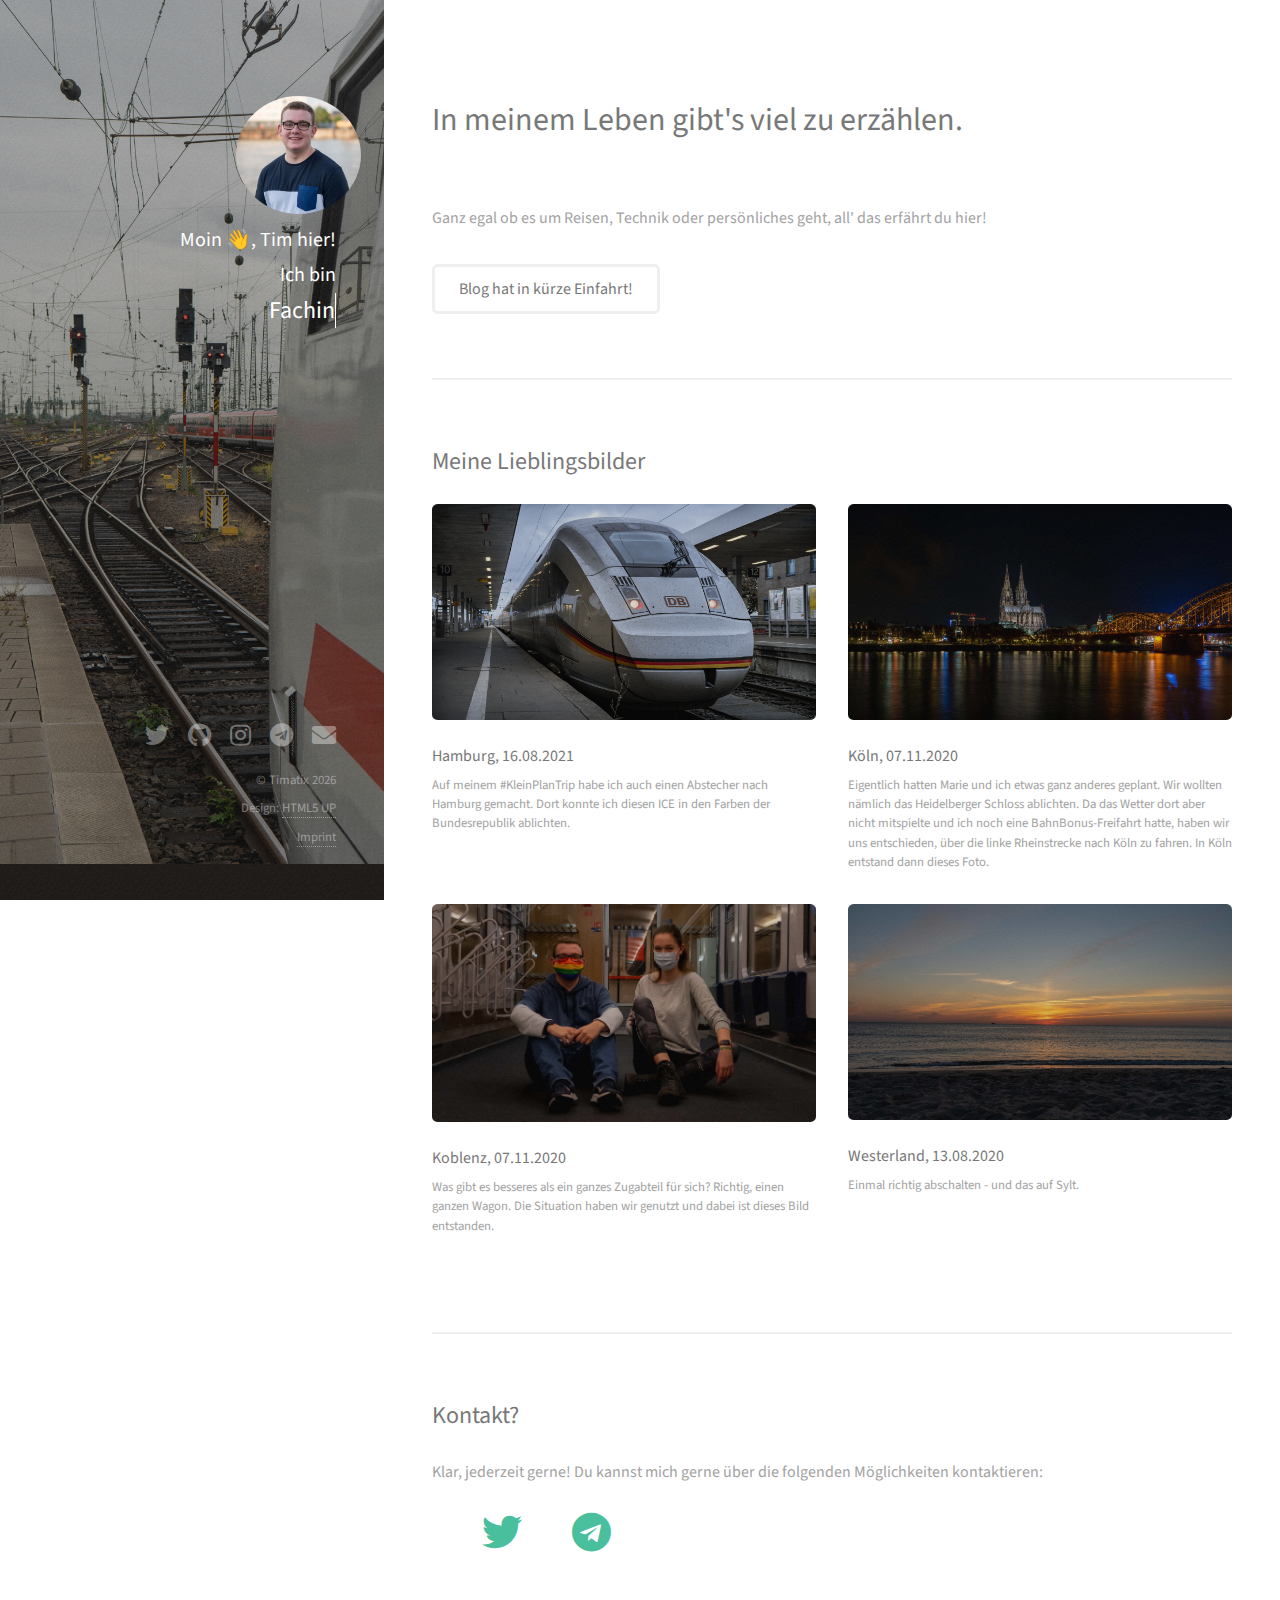
==== index.html @ 01decce9 "Initial commit" ====
<!DOCTYPE HTML>
<!--
	Strata by HTML5 UP
	html5up.net | @ajlkn
	Free for personal and commercial use under the CCA 3.0 license (html5up.net/license)
-->
<html>
	<head>
		<title>Moin 👋, Tim hier!</title>
		<meta charset="utf-8" />
		<meta name="viewport" content="width=device-width, initial-scale=1, user-scalable=no" />
		<link rel="stylesheet" href="assets/css/main.css" />
		<link href="images/logo.png" rel="shortcut icon" type="image/x-icon" />
		<style>
			.typewriter{
				white-space: nowrap;
				overflow: hidden;
				animation:
						typing 4.5s,
						blink-caret .75s step-end infinite;
			}
			span#blink{
				color:lime !important;
				animation: blink 1s infinite;
			}
			@keyframes typing {
				from { width: 0 }
				to { width: 100% }
			}
			@keyframes blink{
				to{opacity: .0;}
			}
			::selection{
				background: black;
			}
		</style>
	</head>
	<body class="is-preload">

		<!-- Header -->
			<header id="header">
				<div class="inner">
					<a class="image avatar"><img src="images/avatar.jpg" alt="" /></a>
					<h1><strong>Moin 👋, Tim hier!</strong><br>
						<h1><strong>Ich bin </strong></h1>
						<h2 href="" class="typewrite" data-period="2000" data-type='[ "Fachinformatiker 💻","Bahnfan 🚄", "Hobbyfotograf 📸", "Reisefreudig 🌇"]'>
							<span class="wrap"></span>
						</h2>
					</h1>
				</div>
			</header>

		<!-- Main -->
			<div id="main">

				<!-- One -->
					<section id="one">
						<header class="major">
							<h2>In meinem Leben gibt's viel zu erzählen.</h2><br />
						</header>
						<p>Ganz egal ob es um Reisen, Technik oder persönliches geht, all' das erfährt du hier!</p>
						<ul class="actions">
							<li><a href="#" class="button">Blog hat in kürze Einfahrt!</a></li>
						</ul>
					</section>

				<!-- Two -->
					<section id="two">
						<h2>Meine Lieblingsbilder</h2>
						<div class="row">
							<article class="col-6 col-12-xsmall work-item">
								<a href="images/fulls/hamburg-ice.jpg" class="image fit thumb"><img src="images/thumbs/hamburg-ice.jpg" alt="" /></a>
								<h3>Hamburg, 16.08.2021</h3>
								<p>Auf meinem #KleinPlanTrip habe ich auch einen Abstecher nach Hamburg gemacht. Dort konnte ich diesen ICE in den Farben der Bundesrepublik ablichten.</p>
							</article>
							<article class="col-6 col-12-xsmall work-item">
								<a href="images/fulls/cologne.jpg" class="image fit thumb"><img src="images/thumbs/cologne.jpg" alt="" /></a>
								<h3>Köln, 07.11.2020</h3>
								<p>Eigentlich hatten Marie und ich etwas ganz anderes geplant. Wir wollten nämlich das Heidelberger Schloss ablichten. Da das Wetter dort aber nicht mitspielte und ich noch eine BahnBonus-Freifahrt hatte, haben wir uns entschieden, über die linke Rheinstrecke nach Köln zu fahren. In Köln entstand dann dieses Foto.</p>
							</article>
							<article class="col-6 col-12-xsmall work-item">
								<a href="images/fulls/koblenz.jpg" class="image fit thumb"><img src="images/thumbs/koblenz.jpg" alt="" /></a>
								<h3>Koblenz, 07.11.2020</h3>
								<p>Was gibt es besseres als ein ganzes Zugabteil für sich? Richtig, einen ganzen Wagon. Die Situation haben wir genutzt und dabei ist dieses Bild entstanden.</p>
							</article>
							<article class="col-6 col-12-xsmall work-item">
								<a href="images/fulls/sylt.jpg" class="image fit thumb"><img src="images/thumbs/sylt.jpg" alt="" /></a>
								<h3>Westerland, 13.08.2020</h3>
								<p>Einmal richtig abschalten - und das auf Sylt.</p>
							</article>
							<!--

							<article class="col-6 col-12-xsmall work-item">
								<a href="images/fulls/03.jpg" class="image fit thumb"><img src="images/thumbs/03.jpg" alt="" /></a>
								<h3>Tortor metus commodo</h3>
								<p>Lorem ipsum dolor sit amet nisl sed nullam feugiat.</p>
							</article>
							<article class="col-6 col-12-xsmall work-item">
								<a href="images/fulls/04.jpg" class="image fit thumb"><img src="images/thumbs/04.jpg" alt="" /></a>
								<h3>Quam neque phasellus</h3>
								<p>Lorem ipsum dolor sit amet nisl sed nullam feugiat.</p>
							</article>
							<article class="col-6 col-12-xsmall work-item">
								<a href="images/fulls/05.jpg" class="image fit thumb"><img src="images/thumbs/05.jpg" alt="" /></a>
								<h3>Nunc enim commodo aliquet</h3>
								<p>Lorem ipsum dolor sit amet nisl sed nullam feugiat.</p>
							</article>
							<article class="col-6 col-12-xsmall work-item">
								<a href="images/fulls/06.jpg" class="image fit thumb"><img src="images/thumbs/06.jpg" alt="" /></a>
								<h3>Risus ornare lacinia</h3>
								<p>Lorem ipsum dolor sit amet nisl sed nullam feugiat.</p>
							</article>
							-->
						</div>
						<!--
						<ul class="actions">
							<li><a href="#" class="button">Full Portfolio</a></li>
						</ul>
						-->
					</section>

				<!-- Three -->
					<section id="three">
						<h2>Kontakt?</h2>
						<p>Klar, jederzeit gerne! Du kannst mich gerne über die folgenden Möglichkeiten kontaktieren:</p>
						<div class="row">
							<div class="col-4 col-12-small">
								<div>
									<table>
										<ol><a href="https://twitter.com/messages/compose?recipient_id=947889104544509958" class="icon brands fa-twitter"><span class="label">Twitter</span></a></ol>
										<ol><a href="https://t.me/timatixde" class="icon brands fa-telegram"><span class="label">Telegram</span></a></ol>
										<!--<ol><a href="mailto:hi@timatix.eu" class="icon solid fa-envelope"><span class="label">Mail</span></a></ol> -->
									</table>
								</div>
							</div>
						</div>
					</section>

				<!-- Four -->
				<!--
					<section id="four">
						<h2>Elements</h2>

						<section>
							<h4>Text</h4>
							<p>This is <b>bold</b> and this is <strong>strong</strong>. This is <i>italic</i> and this is <em>emphasized</em>.
							This is <sup>superscript</sup> text and this is <sub>subscript</sub> text.
							This is <u>underlined</u> and this is code: <code>for (;;) { ... }</code>. Finally, <a href="#">this is a link</a>.</p>
							<hr />
							<header>
								<h4>Heading with a Subtitle</h4>
								<p>Lorem ipsum dolor sit amet nullam id egestas urna aliquam</p>
							</header>
							<p>Nunc lacinia ante nunc ac lobortis. Interdum adipiscing gravida odio porttitor sem non mi integer non faucibus ornare mi ut ante amet placerat aliquet. Volutpat eu sed ante lacinia sapien lorem accumsan varius montes viverra nibh in adipiscing blandit tempus accumsan.</p>
							<header>
								<h5>Heading with a Subtitle</h5>
								<p>Lorem ipsum dolor sit amet nullam id egestas urna aliquam</p>
							</header>
							<p>Nunc lacinia ante nunc ac lobortis. Interdum adipiscing gravida odio porttitor sem non mi integer non faucibus ornare mi ut ante amet placerat aliquet. Volutpat eu sed ante lacinia sapien lorem accumsan varius montes viverra nibh in adipiscing blandit tempus accumsan.</p>
							<hr />
							<h2>Heading Level 2</h2>
							<h3>Heading Level 3</h3>
							<h4>Heading Level 4</h4>
							<h5>Heading Level 5</h5>
							<h6>Heading Level 6</h6>
							<hr />
							<h5>Blockquote</h5>
							<blockquote>Fringilla nisl. Donec accumsan interdum nisi, quis tincidunt felis sagittis eget tempus euismod. Vestibulum ante ipsum primis in faucibus vestibulum. Blandit adipiscing eu felis iaculis volutpat ac adipiscing accumsan faucibus. Vestibulum ante ipsum primis in faucibus lorem ipsum dolor sit amet nullam adipiscing eu felis.</blockquote>
							<h5>Preformatted</h5>
							<pre><code>i = 0;

while (!deck.isInOrder()) {
print 'Iteration ' + i;
deck.shuffle();
i++;
}

print 'It took ' + i + ' iterations to sort the deck.';</code></pre>
						</section>

						<section>
							<h4>Lists</h4>
							<div class="row">
								<div class="col-6 col-12-xsmall">
									<h5>Unordered</h5>
									<ul>
										<li>Dolor pulvinar etiam magna etiam.</li>
										<li>Sagittis adipiscing lorem eleifend.</li>
										<li>Felis enim feugiat dolore viverra.</li>
									</ul>
									<h5>Alternate</h5>
									<ul class="alt">
										<li>Dolor pulvinar etiam magna etiam.</li>
										<li>Sagittis adipiscing lorem eleifend.</li>
										<li>Felis enim feugiat dolore viverra.</li>
									</ul>
								</div>
								<div class="col-6 col-12-xsmall">
									<h5>Ordered</h5>
									<ol>
										<li>Dolor pulvinar etiam magna etiam.</li>
										<li>Etiam vel felis at lorem sed viverra.</li>
										<li>Felis enim feugiat dolore viverra.</li>
										<li>Dolor pulvinar etiam magna etiam.</li>
										<li>Etiam vel felis at lorem sed viverra.</li>
										<li>Felis enim feugiat dolore viverra.</li>
									</ol>
									<h5>Icons</h5>
									<ul class="icons">
										<li><a href="#" class="icon brands fa-twitter"><span class="label">Twitter</span></a></li>
										<li><a href="#" class="icon brands fa-facebook-f"><span class="label">Facebook</span></a></li>
										<li><a href="#" class="icon brands fa-instagram"><span class="label">Instagram</span></a></li>
										<li><a href="#" class="icon brands fa-github"><span class="label">Github</span></a></li>
										<li><a href="#" class="icon brands fa-dribbble"><span class="label">Dribbble</span></a></li>
										<li><a href="#" class="icon brands fa-tumblr"><span class="label">Tumblr</span></a></li>
									</ul>
								</div>
							</div>
							<h5>Actions</h5>
							<ul class="actions">
								<li><a href="#" class="button primary">Default</a></li>
								<li><a href="#" class="button">Default</a></li>
							</ul>
							<ul class="actions small">
								<li><a href="#" class="button primary small">Small</a></li>
								<li><a href="#" class="button small">Small</a></li>
							</ul>
							<div class="row">
								<div class="col-6 col-12-small">
									<ul class="actions stacked">
										<li><a href="#" class="button primary">Default</a></li>
										<li><a href="#" class="button">Default</a></li>
									</ul>
								</div>
								<div class="col-6 col-12-small">
									<ul class="actions stacked">
										<li><a href="#" class="button primary small">Small</a></li>
										<li><a href="#" class="button small">Small</a></li>
									</ul>
								</div>
								<div class="col-6 col-12-small">
									<ul class="actions stacked">
										<li><a href="#" class="button primary fit">Default</a></li>
										<li><a href="#" class="button fit">Default</a></li>
									</ul>
								</div>
								<div class="col-6 col-12-small">
									<ul class="actions stacked">
										<li><a href="#" class="button primary small fit">Small</a></li>
										<li><a href="#" class="button small fit">Small</a></li>
									</ul>
								</div>
							</div>
						</section>

						<section>
							<h4>Table</h4>
							<h5>Default</h5>
							<div class="table-wrapper">
								<table>
									<thead>
										<tr>
											<th>Name</th>
											<th>Description</th>
											<th>Price</th>
										</tr>
									</thead>
									<tbody>
										<tr>
											<td>Item One</td>
											<td>Ante turpis integer aliquet porttitor.</td>
											<td>29.99</td>
										</tr>
										<tr>
											<td>Item Two</td>
											<td>Vis ac commodo adipiscing arcu aliquet.</td>
											<td>19.99</td>
										</tr>
										<tr>
											<td>Item Three</td>
											<td> Morbi faucibus arcu accumsan lorem.</td>
											<td>29.99</td>
										</tr>
										<tr>
											<td>Item Four</td>
											<td>Vitae integer tempus condimentum.</td>
											<td>19.99</td>
										</tr>
										<tr>
											<td>Item Five</td>
											<td>Ante turpis integer aliquet porttitor.</td>
											<td>29.99</td>
										</tr>
									</tbody>
									<tfoot>
										<tr>
											<td colspan="2"></td>
											<td>100.00</td>
										</tr>
									</tfoot>
								</table>
							</div>

							<h5>Alternate</h5>
							<div class="table-wrapper">
								<table class="alt">
									<thead>
										<tr>
											<th>Name</th>
											<th>Description</th>
											<th>Price</th>
										</tr>
									</thead>
									<tbody>
										<tr>
											<td>Item One</td>
											<td>Ante turpis integer aliquet porttitor.</td>
											<td>29.99</td>
										</tr>
										<tr>
											<td>Item Two</td>
											<td>Vis ac commodo adipiscing arcu aliquet.</td>
											<td>19.99</td>
										</tr>
										<tr>
											<td>Item Three</td>
											<td> Morbi faucibus arcu accumsan lorem.</td>
											<td>29.99</td>
										</tr>
										<tr>
											<td>Item Four</td>
											<td>Vitae integer tempus condimentum.</td>
											<td>19.99</td>
										</tr>
										<tr>
											<td>Item Five</td>
											<td>Ante turpis integer aliquet porttitor.</td>
											<td>29.99</td>
										</tr>
									</tbody>
									<tfoot>
										<tr>
											<td colspan="2"></td>
											<td>100.00</td>
										</tr>
									</tfoot>
								</table>
							</div>
						</section>

						<section>
							<h4>Buttons</h4>
							<ul class="actions">
								<li><a href="#" class="button primary">Primary</a></li>
								<li><a href="#" class="button">Default</a></li>
							</ul>
							<ul class="actions">
								<li><a href="#" class="button large">Large</a></li>
								<li><a href="#" class="button">Default</a></li>
								<li><a href="#" class="button small">Small</a></li>
							</ul>
							<ul class="actions fit">
								<li><a href="#" class="button primary fit">Fit</a></li>
								<li><a href="#" class="button fit">Fit</a></li>
							</ul>
							<ul class="actions fit small">
								<li><a href="#" class="button primary fit small">Fit + Small</a></li>
								<li><a href="#" class="button fit small">Fit + Small</a></li>
							</ul>
							<ul class="actions">
								<li><a href="#" class="button primary icon solid fa-download">Icon</a></li>
								<li><a href="#" class="button icon solid fa-download">Icon</a></li>
							</ul>
							<ul class="actions">
								<li><span class="button primary disabled">Primary</span></li>
								<li><span class="button disabled">Default</span></li>
							</ul>
						</section>

						<section>
							<h4>Form</h4>
							<form method="post" action="#">
								<div class="row gtr-uniform gtr-50">
									<div class="col-6 col-12-xsmall">
										<input type="text" name="demo-name" id="demo-name" value="" placeholder="Name" />
									</div>
									<div class="col-6 col-12-xsmall">
										<input type="email" name="demo-email" id="demo-email" value="" placeholder="Email" />
									</div>
									<div class="col-12">
										<select name="demo-category" id="demo-category">
											<option value="">- Category -</option>
											<option value="1">Manufacturing</option>
											<option value="1">Shipping</option>
											<option value="1">Administration</option>
											<option value="1">Human Resources</option>
										</select>
									</div>
									<div class="col-4 col-12-small">
										<input type="radio" id="demo-priority-low" name="demo-priority" checked>
										<label for="demo-priority-low">Low Priority</label>
									</div>
									<div class="col-4 col-12-small">
										<input type="radio" id="demo-priority-normal" name="demo-priority">
										<label for="demo-priority-normal">Normal Priority</label>
									</div>
									<div class="col-4 col-12-small">
										<input type="radio" id="demo-priority-high" name="demo-priority">
										<label for="demo-priority-high">High Priority</label>
									</div>
									<div class="col-6 col-12-small">
										<input type="checkbox" id="demo-copy" name="demo-copy">
										<label for="demo-copy">Email me a copy of this message</label>
									</div>
									<div class="col-6 col-12-small">
										<input type="checkbox" id="demo-human" name="demo-human" checked>
										<label for="demo-human">I am a human and not a robot</label>
									</div>
									<div class="col-12">
										<textarea name="demo-message" id="demo-message" placeholder="Enter your message" rows="6"></textarea>
									</div>
									<div class="col-12">
										<ul class="actions">
											<li><input type="submit" value="Send Message" class="primary" /></li>
											<li><input type="reset" value="Reset" /></li>
										</ul>
									</div>
								</div>
							</form>
						</section>

						<section>
							<h4>Image</h4>
							<h5>Fit</h5>
							<div class="box alt">
								<div class="row gtr-50 gtr-uniform">
									<div class="col-12"><span class="image fit"><img src="images/fulls/05.jpg" alt="" /></span></div>
									<div class="col-4"><span class="image fit"><img src="images/thumbs/01.jpg" alt="" /></span></div>
									<div class="col-4"><span class="image fit"><img src="images/thumbs/02.jpg" alt="" /></span></div>
									<div class="col-4"><span class="image fit"><img src="images/thumbs/03.jpg" alt="" /></span></div>
									<div class="col-4"><span class="image fit"><img src="images/thumbs/04.jpg" alt="" /></span></div>
									<div class="col-4"><span class="image fit"><img src="images/thumbs/05.jpg" alt="" /></span></div>
									<div class="col-4"><span class="image fit"><img src="images/thumbs/06.jpg" alt="" /></span></div>
									<div class="col-4"><span class="image fit"><img src="images/thumbs/03.jpg" alt="" /></span></div>
									<div class="col-4"><span class="image fit"><img src="images/thumbs/02.jpg" alt="" /></span></div>
									<div class="col-4"><span class="image fit"><img src="images/thumbs/01.jpg" alt="" /></span></div>
								</div>
							</div>
							<h5>Left &amp; Right</h5>
							<p><span class="image left"><img src="images/avatar.jpg" alt="" /></span>Fringilla nisl. Donec accumsan interdum nisi, quis tincidunt felis sagittis eget. tempus euismod. Vestibulum ante ipsum primis in faucibus vestibulum. Blandit adipiscing eu felis iaculis volutpat ac adipiscing accumsan eu faucibus. Integer ac pellentesque praesent tincidunt felis sagittis eget. tempus euismod. Vestibulum ante ipsum primis in faucibus vestibulum. Blandit adipiscing eu felis iaculis volutpat ac adipiscing accumsan eu faucibus. Integer ac pellentesque praesent. Donec accumsan interdum nisi, quis tincidunt felis sagittis eget. tempus euismod. Vestibulum ante ipsum primis in faucibus vestibulum. Blandit adipiscing eu felis iaculis volutpat ac adipiscing accumsan eu faucibus. Integer ac pellentesque praesent tincidunt felis sagittis eget. tempus euismod. Vestibulum ante ipsum primis in faucibus vestibulum. Blandit adipiscing eu felis iaculis volutpat ac adipiscing accumsan eu faucibus. Integer ac pellentesque praesent.</p>
							<p><span class="image right"><img src="images/avatar.jpg" alt="" /></span>Fringilla nisl. Donec accumsan interdum nisi, quis tincidunt felis sagittis eget. tempus euismod. Vestibulum ante ipsum primis in faucibus vestibulum. Blandit adipiscing eu felis iaculis volutpat ac adipiscing accumsan eu faucibus. Integer ac pellentesque praesent tincidunt felis sagittis eget. tempus euismod. Vestibulum ante ipsum primis in faucibus vestibulum. Blandit adipiscing eu felis iaculis volutpat ac adipiscing accumsan eu faucibus. Integer ac pellentesque praesent. Donec accumsan interdum nisi, quis tincidunt felis sagittis eget. tempus euismod. Vestibulum ante ipsum primis in faucibus vestibulum. Blandit adipiscing eu felis iaculis volutpat ac adipiscing accumsan eu faucibus. Integer ac pellentesque praesent tincidunt felis sagittis eget. tempus euismod. Vestibulum ante ipsum primis in faucibus vestibulum. Blandit adipiscing eu felis iaculis volutpat ac adipiscing accumsan eu faucibus. Integer ac pellentesque praesent.</p>
						</section>

					</section>
				-->

			</div>

		<!-- Footer -->
			<footer id="footer">
				<div class="inner">
					<ul class="icons">
						<li><a href="https://twitter.com/T1matix_" class="icon brands fa-twitter"><span class="label">Twitter</span></a></li>
						<li><a href="https://github.com/Timatix" class="icon brands fa-github"><span class="label">Github</span></a></li>
						<li><a href="https://instagram.com/timatix_" class="icon brands fa-instagram"><span class="label">Instagram</span></a></li>
						<li><a href="https://t.me/timatixde" class="icon brands fa-telegram"><span class="label">Telegram</span></a></li>
						<li><a href="mailto:hi@timatix.eu" class="icon solid fa-envelope"><span class="label">Mail</span></a></li>
					</ul>
					<ul class="copyright">
						<li>&copy; Timatix <span id="year"></span></li>
						<li>Design: <a href="http://html5up.net">HTML5 UP</a></li>
						<li><a href="/imprint.html">Imprint</a></li>
					</ul>
				</div>
			</footer>

		<!-- Scripts -->
			<script src="assets/js/jquery.min.js"></script>
			<script src="assets/js/jquery.poptrox.min.js"></script>
			<script src="assets/js/browser.min.js"></script>
			<script src="assets/js/breakpoints.min.js"></script>
			<script src="assets/js/util.js"></script>
			<script src="assets/js/main.js"></script>
			<script>document.getElementById("year").innerHTML = new Date().getFullYear();</script>
		<script>
			var TxtType = function(el, toRotate, period) {
				this.toRotate = toRotate;
				this.el = el;
				this.loopNum = 0;
				this.period = parseInt(period, 10) || 2000;
				this.txt = '';
				this.tick();
				this.isDeleting = false;
			};

			TxtType.prototype.tick = function() {
				var i = this.loopNum % this.toRotate.length;
				var fullTxt = this.toRotate[i];

				if (this.isDeleting) {
					this.txt = fullTxt.substring(0, this.txt.length - 1);
				} else {
					this.txt = fullTxt.substring(0, this.txt.length + 1);
				}

				this.el.innerHTML = '<span class="wrap">'+this.txt+'</span>';

				var that = this;
				var delta = 200 - Math.random() * 100;

				if (this.isDeleting) { delta /= 2; }

				if (!this.isDeleting && this.txt === fullTxt) {
					delta = this.period;
					this.isDeleting = true;
				} else if (this.isDeleting && this.txt === '') {
					this.isDeleting = false;
					this.loopNum++;
					delta = 500;
				}

				setTimeout(function() {
					that.tick();
				}, delta);
			};

			window.onload = function() {
				var elements = document.getElementsByClassName('typewrite');
				for (var i=0; i<elements.length; i++) {
					var toRotate = elements[i].getAttribute('data-type');
					var period = elements[i].getAttribute('data-period');
					if (toRotate) {
						new TxtType(elements[i], JSON.parse(toRotate), period);
					}
				}
				// INJECT CSS
				var css = document.createElement("style");
				css.type = "text/css";
				css.innerHTML = ".typewrite > .wrap { border-right: 0.08em solid #fff}";
				document.body.appendChild(css);
			};
		</script>

	</body>
</html>
---- assets/css/main.css ----
@import url("fontawesome-all.min.css");
@import url("https://fonts.googleapis.com/css?family=Source+Sans+Pro:400,400italic");

/*
	Strata by HTML5 UP
	html5up.net | @ajlkn
	Free for personal and commercial use under the CCA 3.0 license (html5up.net/license)
*/

html, body, div, span, applet, object,
iframe, h1, h2, h3, h4, h5, h6, p, blockquote,
pre, a, abbr, acronym, address, big, cite,
code, del, dfn, em, img, ins, kbd, q, s, samp,
small, strike, strong, sub, sup, tt, var, b,
u, i, center, dl, dt, dd, ol, ul, li, fieldset,
form, label, legend, table, caption, tbody,
tfoot, thead, tr, th, td, article, aside,
canvas, details, embed, figure, figcaption,
footer, header, hgroup, menu, nav, output, ruby,
section, summary, time, mark, audio, video {
	margin: 0;
	padding: 0;
	border: 0;
	font-size: 100%;
	font: inherit;
	vertical-align: baseline;}

article, aside, details, figcaption, figure,
footer, header, hgroup, menu, nav, section {
	display: block;}

body {
	line-height: 1;
}

ol, ul {
	list-style: none;
}

ol, li {
	list-style: none;
}

blockquote, q {
	quotes: none;
}

	blockquote:before, blockquote:after, q:before, q:after {
		content: '';
		content: none;
	}

table {
	border-collapse: collapse;
	border-spacing: 0;
}

body {
	-webkit-text-size-adjust: none;
}

mark {
	background-color: transparent;
	color: inherit;
}

input::-moz-focus-inner {
	border: 0;
	padding: 0;
}

input, select, textarea {
	-moz-appearance: none;
	-webkit-appearance: none;
	-ms-appearance: none;
	appearance: none;
}

/* Basic */

	html {
		box-sizing: border-box;
	}

	*, *:before, *:after {
		box-sizing: inherit;
	}

	body {
		background: #fff;
	}

		body.is-preload *, body.is-preload *:before, body.is-preload *:after {
			-moz-animation: none !important;
			-webkit-animation: none !important;
			-ms-animation: none !important;
			animation: none !important;
			-moz-transition: none !important;
			-webkit-transition: none !important;
			-ms-transition: none !important;
			transition: none !important;
		}

	body, input, select, textarea {
		color: #a2a2a2;
		font-family: "Source Sans Pro", Helvetica, sans-serif;
		font-size: 16pt;
		font-weight: 400;
		line-height: 1.75em;
	}

	a {
		-moz-transition: color 0.2s ease-in-out, border-color 0.2s ease-in-out;
		-webkit-transition: color 0.2s ease-in-out, border-color 0.2s ease-in-out;
		-ms-transition: color 0.2s ease-in-out, border-color 0.2s ease-in-out;
		transition: color 0.2s ease-in-out, border-color 0.2s ease-in-out;
		border-bottom: dotted 1px;
		color: #49bf9d;
		text-decoration: none;
	}

		a:hover {
			border-bottom-color: transparent;
			color: #49bf9d !important;
			text-decoration: none;
		}

	strong, b {
		color: #787878;
		font-weight: 400;
	}

	em, i {
		font-style: italic;
	}

	p {
		margin: 0 0 2em 0;
	}

	h1, h2, h3, h4, h5, h6 {
		color: #787878;
		font-weight: 400;
		line-height: 1em;
		margin: 0 0 1em 0;
	}

		h1 a, h2 a, h3 a, h4 a, h5 a, h6 a {
			color: inherit;
			text-decoration: none;
		}

	h1 {
		font-size: 2em;
		line-height: 1.5em;
	}

	h2 {
		font-size: 1.5em;
		line-height: 1.5em;
	}

	h3 {
		font-size: 1.25em;
		line-height: 1.5em;
	}

	h4 {
		font-size: 1.1em;
		line-height: 1.5em;
	}

	h5 {
		font-size: 0.9em;
		line-height: 1.5em;
	}

	h6 {
		font-size: 0.7em;
		line-height: 1.5em;
	}

	sub {
		font-size: 0.8em;
		position: relative;
		top: 0.5em;
	}

	sup {
		font-size: 0.8em;
		position: relative;
		top: -0.5em;
	}

	hr {
		border: 0;
		border-bottom: solid 2px #efefef;
		margin: 2em 0;
	}

		hr.major {
			margin: 3em 0;
		}

	blockquote {
		border-left: solid 6px #efefef;
		font-style: italic;
		margin: 0 0 2em 0;
		padding: 0.5em 0 0.5em 1.5em;
	}

	code {
		background: #f7f7f7;
		border-radius: 0.35em;
		border: solid 2px #efefef;
		font-family: "Courier New", monospace;
		font-size: 0.9em;
		margin: 0 0.25em;
		padding: 0.25em 0.65em;
	}

	pre {
		-webkit-overflow-scrolling: touch;
		font-family: "Courier New", monospace;
		font-size: 0.9em;
		margin: 0 0 2em 0;
	}

		pre code {
			display: block;
			line-height: 1.75em;
			padding: 1em 1.5em;
			overflow-x: auto;
		}

	.align-left {
		text-align: left;
	}

	.align-center {
		text-align: center;
	}

	.align-right {
		text-align: right;
	}

/* Container */

	.container {
		margin: 0 auto;
		max-width: calc(100% - 4em);
		width: 100%;
	}

		.container.xsmall {
			width: 25%;
		}

		.container.small {
			width: 50%;
		}

		.container.medium {
			width: 75%;
		}

		.container.large {
			width: 125%;
		}

		.container.xlarge {
			width: 150%;
		}

		.container.max {
			width: 100%;
		}

		@media screen and (max-width: 980px) {

			.container {
				width: 100% !important;
				max-width: 100% !important;
			}

		}

		@media screen and (max-width: 480px) {

			.container {
				max-width: calc(100% - 3em);
			}

		}

/* Row */

	.row {
		display: flex;
		flex-wrap: wrap;
		box-sizing: border-box;
		align-items: stretch;
	}

		.row > * {
			box-sizing: border-box;
		}

		.row.gtr-uniform > * > :last-child {
			margin-bottom: 0;
		}

		.row.aln-left {
			justify-content: flex-start;
		}

		.row.aln-center {
			justify-content: center;
		}

		.row.aln-right {
			justify-content: flex-end;
		}

		.row.aln-top {
			align-items: flex-start;
		}

		.row.aln-middle {
			align-items: center;
		}

		.row.aln-bottom {
			align-items: flex-end;
		}

		.row > .imp {
			order: -1;
		}

		.row > .col-1 {
			width: 8.33333%;
		}

		.row > .off-1 {
			margin-left: 8.33333%;
		}

		.row > .col-2 {
			width: 16.66667%;
		}

		.row > .off-2 {
			margin-left: 16.66667%;
		}

		.row > .col-3 {
			width: 25%;
		}

		.row > .off-3 {
			margin-left: 25%;
		}

		.row > .col-4 {
			width: 33.33333%;
		}

		.row > .off-4 {
			margin-left: 33.33333%;
		}

		.row > .col-5 {
			width: 41.66667%;
		}

		.row > .off-5 {
			margin-left: 41.66667%;
		}

		.row > .col-6 {
			width: 50%;
		}

		.row > .off-6 {
			margin-left: 50%;
		}

		.row > .col-7 {
			width: 58.33333%;
		}

		.row > .off-7 {
			margin-left: 58.33333%;
		}

		.row > .col-8 {
			width: 66.66667%;
		}

		.row > .off-8 {
			margin-left: 66.66667%;
		}

		.row > .col-9 {
			width: 75%;
		}

		.row > .off-9 {
			margin-left: 75%;
		}

		.row > .col-10 {
			width: 83.33333%;
		}

		.row > .off-10 {
			margin-left: 83.33333%;
		}

		.row > .col-11 {
			width: 91.66667%;
		}

		.row > .off-11 {
			margin-left: 91.66667%;
		}

		.row > .col-12 {
			width: 100%;
		}

		.row > .off-12 {
			margin-left: 100%;
		}

		.row.gtr-0 {
			margin-top: 0;
			margin-left: 0em;
		}

			.row.gtr-0 > * {
				padding: 0 0 0 0em;
			}

			.row.gtr-0.gtr-uniform {
				margin-top: 0em;
			}

				.row.gtr-0.gtr-uniform > * {
					padding-top: 0em;
				}

		.row.gtr-25 {
			margin-top: 0;
			margin-left: -0.625em;
		}

			.row.gtr-25 > * {
				padding: 0 0 0 0.625em;
			}

			.row.gtr-25.gtr-uniform {
				margin-top: -0.625em;
			}

				.row.gtr-25.gtr-uniform > * {
					padding-top: 0.625em;
				}

		.row.gtr-50 {
			margin-top: 0;
			margin-left: -1.25em;
		}

			.row.gtr-50 > * {
				padding: 0 0 0 1.25em;
			}

			.row.gtr-50.gtr-uniform {
				margin-top: -1.25em;
			}

				.row.gtr-50.gtr-uniform > * {
					padding-top: 1.25em;
				}

		.row {
			margin-top: 0;
			margin-left: -2.5em;
		}

			.row > * {
				padding: 0 0 0 2.5em;
			}

			.row.gtr-uniform {
				margin-top: -2.5em;
			}

				.row.gtr-uniform > * {
					padding-top: 2.5em;
				}

		.row.gtr-150 {
			margin-top: 0;
			margin-left: -3.75em;
		}

			.row.gtr-150 > * {
				padding: 0 0 0 3.75em;
			}

			.row.gtr-150.gtr-uniform {
				margin-top: -3.75em;
			}

				.row.gtr-150.gtr-uniform > * {
					padding-top: 3.75em;
				}

		.row.gtr-200 {
			margin-top: 0;
			margin-left: -5em;
		}

			.row.gtr-200 > * {
				padding: 0 0 0 5em;
			}

			.row.gtr-200.gtr-uniform {
				margin-top: -5em;
			}

				.row.gtr-200.gtr-uniform > * {
					padding-top: 5em;
				}

		@media screen and (max-width: 1800px) {

			.row {
				display: flex;
				flex-wrap: wrap;
				box-sizing: border-box;
				align-items: stretch;
			}

				.row > * {
					box-sizing: border-box;
				}

				.row.gtr-uniform > * > :last-child {
					margin-bottom: 0;
				}

				.row.aln-left {
					justify-content: flex-start;
				}

				.row.aln-center {
					justify-content: center;
				}

				.row.aln-right {
					justify-content: flex-end;
				}

				.row.aln-top {
					align-items: flex-start;
				}

				.row.aln-middle {
					align-items: center;
				}

				.row.aln-bottom {
					align-items: flex-end;
				}

				.row > .imp-xlarge {
					order: -1;
				}

				.row > .col-1-xlarge {
					width: 8.33333%;
				}

				.row > .off-1-xlarge {
					margin-left: 8.33333%;
				}

				.row > .col-2-xlarge {
					width: 16.66667%;
				}

				.row > .off-2-xlarge {
					margin-left: 16.66667%;
				}

				.row > .col-3-xlarge {
					width: 25%;
				}

				.row > .off-3-xlarge {
					margin-left: 25%;
				}

				.row > .col-4-xlarge {
					width: 33.33333%;
				}

				.row > .off-4-xlarge {
					margin-left: 33.33333%;
				}

				.row > .col-5-xlarge {
					width: 41.66667%;
				}

				.row > .off-5-xlarge {
					margin-left: 41.66667%;
				}

				.row > .col-6-xlarge {
					width: 50%;
				}

				.row > .off-6-xlarge {
					margin-left: 50%;
				}

				.row > .col-7-xlarge {
					width: 58.33333%;
				}

				.row > .off-7-xlarge {
					margin-left: 58.33333%;
				}

				.row > .col-8-xlarge {
					width: 66.66667%;
				}

				.row > .off-8-xlarge {
					margin-left: 66.66667%;
				}

				.row > .col-9-xlarge {
					width: 75%;
				}

				.row > .off-9-xlarge {
					margin-left: 75%;
				}

				.row > .col-10-xlarge {
					width: 83.33333%;
				}

				.row > .off-10-xlarge {
					margin-left: 83.33333%;
				}

				.row > .col-11-xlarge {
					width: 91.66667%;
				}

				.row > .off-11-xlarge {
					margin-left: 91.66667%;
				}

				.row > .col-12-xlarge {
					width: 100%;
				}

				.row > .off-12-xlarge {
					margin-left: 100%;
				}

				.row.gtr-0 {
					margin-top: 0;
					margin-left: 0em;
				}

					.row.gtr-0 > * {
						padding: 0 0 0 0em;
					}

					.row.gtr-0.gtr-uniform {
						margin-top: 0em;
					}

						.row.gtr-0.gtr-uniform > * {
							padding-top: 0em;
						}

				.row.gtr-25 {
					margin-top: 0;
					margin-left: -0.625em;
				}

					.row.gtr-25 > * {
						padding: 0 0 0 0.625em;
					}

					.row.gtr-25.gtr-uniform {
						margin-top: -0.625em;
					}

						.row.gtr-25.gtr-uniform > * {
							padding-top: 0.625em;
						}

				.row.gtr-50 {
					margin-top: 0;
					margin-left: -1.25em;
				}

					.row.gtr-50 > * {
						padding: 0 0 0 1.25em;
					}

					.row.gtr-50.gtr-uniform {
						margin-top: -1.25em;
					}

						.row.gtr-50.gtr-uniform > * {
							padding-top: 1.25em;
						}

				.row {
					margin-top: 0;
					margin-left: -2.5em;
				}

					.row > * {
						padding: 0 0 0 2.5em;
					}

					.row.gtr-uniform {
						margin-top: -2.5em;
					}

						.row.gtr-uniform > * {
							padding-top: 2.5em;
						}

				.row.gtr-150 {
					margin-top: 0;
					margin-left: -3.75em;
				}

					.row.gtr-150 > * {
						padding: 0 0 0 3.75em;
					}

					.row.gtr-150.gtr-uniform {
						margin-top: -3.75em;
					}

						.row.gtr-150.gtr-uniform > * {
							padding-top: 3.75em;
						}

				.row.gtr-200 {
					margin-top: 0;
					margin-left: -5em;
				}

					.row.gtr-200 > * {
						padding: 0 0 0 5em;
					}

					.row.gtr-200.gtr-uniform {
						margin-top: -5em;
					}

						.row.gtr-200.gtr-uniform > * {
							padding-top: 5em;
						}

		}

		@media screen and (max-width: 1280px) {

			.row {
				display: flex;
				flex-wrap: wrap;
				box-sizing: border-box;
				align-items: stretch;
			}

				.row > * {
					box-sizing: border-box;
				}

				.row.gtr-uniform > * > :last-child {
					margin-bottom: 0;
				}

				.row.aln-left {
					justify-content: flex-start;
				}

				.row.aln-center {
					justify-content: center;
				}

				.row.aln-right {
					justify-content: flex-end;
				}

				.row.aln-top {
					align-items: flex-start;
				}

				.row.aln-middle {
					align-items: center;
				}

				.row.aln-bottom {
					align-items: flex-end;
				}

				.row > .imp-large {
					order: -1;
				}

				.row > .col-1-large {
					width: 8.33333%;
				}

				.row > .off-1-large {
					margin-left: 8.33333%;
				}

				.row > .col-2-large {
					width: 16.66667%;
				}

				.row > .off-2-large {
					margin-left: 16.66667%;
				}

				.row > .col-3-large {
					width: 25%;
				}

				.row > .off-3-large {
					margin-left: 25%;
				}

				.row > .col-4-large {
					width: 33.33333%;
				}

				.row > .off-4-large {
					margin-left: 33.33333%;
				}

				.row > .col-5-large {
					width: 41.66667%;
				}

				.row > .off-5-large {
					margin-left: 41.66667%;
				}

				.row > .col-6-large {
					width: 50%;
				}

				.row > .off-6-large {
					margin-left: 50%;
				}

				.row > .col-7-large {
					width: 58.33333%;
				}

				.row > .off-7-large {
					margin-left: 58.33333%;
				}

				.row > .col-8-large {
					width: 66.66667%;
				}

				.row > .off-8-large {
					margin-left: 66.66667%;
				}

				.row > .col-9-large {
					width: 75%;
				}

				.row > .off-9-large {
					margin-left: 75%;
				}

				.row > .col-10-large {
					width: 83.33333%;
				}

				.row > .off-10-large {
					margin-left: 83.33333%;
				}

				.row > .col-11-large {
					width: 91.66667%;
				}

				.row > .off-11-large {
					margin-left: 91.66667%;
				}

				.row > .col-12-large {
					width: 100%;
				}

				.row > .off-12-large {
					margin-left: 100%;
				}

				.row.gtr-0 {
					margin-top: 0;
					margin-left: 0em;
				}

					.row.gtr-0 > * {
						padding: 0 0 0 0em;
					}

					.row.gtr-0.gtr-uniform {
						margin-top: 0em;
					}

						.row.gtr-0.gtr-uniform > * {
							padding-top: 0em;
						}

				.row.gtr-25 {
					margin-top: 0;
					margin-left: -0.5em;
				}

					.row.gtr-25 > * {
						padding: 0 0 0 0.5em;
					}

					.row.gtr-25.gtr-uniform {
						margin-top: -0.5em;
					}

						.row.gtr-25.gtr-uniform > * {
							padding-top: 0.5em;
						}

				.row.gtr-50 {
					margin-top: 0;
					margin-left: -1em;
				}

					.row.gtr-50 > * {
						padding: 0 0 0 1em;
					}

					.row.gtr-50.gtr-uniform {
						margin-top: -1em;
					}

						.row.gtr-50.gtr-uniform > * {
							padding-top: 1em;
						}

				.row {
					margin-top: 0;
					margin-left: -2em;
				}

					.row > * {
						padding: 0 0 0 2em;
					}

					.row.gtr-uniform {
						margin-top: -2em;
					}

						.row.gtr-uniform > * {
							padding-top: 2em;
						}

				.row.gtr-150 {
					margin-top: 0;
					margin-left: -3em;
				}

					.row.gtr-150 > * {
						padding: 0 0 0 3em;
					}

					.row.gtr-150.gtr-uniform {
						margin-top: -3em;
					}

						.row.gtr-150.gtr-uniform > * {
							padding-top: 3em;
						}

				.row.gtr-200 {
					margin-top: 0;
					margin-left: -4em;
				}

					.row.gtr-200 > * {
						padding: 0 0 0 4em;
					}

					.row.gtr-200.gtr-uniform {
						margin-top: -4em;
					}

						.row.gtr-200.gtr-uniform > * {
							padding-top: 4em;
						}

		}

		@media screen and (max-width: 980px) {

			.row {
				display: flex;
				flex-wrap: wrap;
				box-sizing: border-box;
				align-items: stretch;
			}

				.row > * {
					box-sizing: border-box;
				}

				.row.gtr-uniform > * > :last-child {
					margin-bottom: 0;
				}

				.row.aln-left {
					justify-content: flex-start;
				}

				.row.aln-center {
					justify-content: center;
				}

				.row.aln-right {
					justify-content: flex-end;
				}

				.row.aln-top {
					align-items: flex-start;
				}

				.row.aln-middle {
					align-items: center;
				}

				.row.aln-bottom {
					align-items: flex-end;
				}

				.row > .imp-medium {
					order: -1;
				}

				.row > .col-1-medium {
					width: 8.33333%;
				}

				.row > .off-1-medium {
					margin-left: 8.33333%;
				}

				.row > .col-2-medium {
					width: 16.66667%;
				}

				.row > .off-2-medium {
					margin-left: 16.66667%;
				}

				.row > .col-3-medium {
					width: 25%;
				}

				.row > .off-3-medium {
					margin-left: 25%;
				}

				.row > .col-4-medium {
					width: 33.33333%;
				}

				.row > .off-4-medium {
					margin-left: 33.33333%;
				}

				.row > .col-5-medium {
					width: 41.66667%;
				}

				.row > .off-5-medium {
					margin-left: 41.66667%;
				}

				.row > .col-6-medium {
					width: 50%;
				}

				.row > .off-6-medium {
					margin-left: 50%;
				}

				.row > .col-7-medium {
					width: 58.33333%;
				}

				.row > .off-7-medium {
					margin-left: 58.33333%;
				}

				.row > .col-8-medium {
					width: 66.66667%;
				}

				.row > .off-8-medium {
					margin-left: 66.66667%;
				}

				.row > .col-9-medium {
					width: 75%;
				}

				.row > .off-9-medium {
					margin-left: 75%;
				}

				.row > .col-10-medium {
					width: 83.33333%;
				}

				.row > .off-10-medium {
					margin-left: 83.33333%;
				}

				.row > .col-11-medium {
					width: 91.66667%;
				}

				.row > .off-11-medium {
					margin-left: 91.66667%;
				}

				.row > .col-12-medium {
					width: 100%;
				}

				.row > .off-12-medium {
					margin-left: 100%;
				}

				.row.gtr-0 {
					margin-top: 0;
					margin-left: 0em;
				}

					.row.gtr-0 > * {
						padding: 0 0 0 0em;
					}

					.row.gtr-0.gtr-uniform {
						margin-top: 0em;
					}

						.row.gtr-0.gtr-uniform > * {
							padding-top: 0em;
						}

				.row.gtr-25 {
					margin-top: 0;
					margin-left: -0.5em;
				}

					.row.gtr-25 > * {
						padding: 0 0 0 0.5em;
					}

					.row.gtr-25.gtr-uniform {
						margin-top: -0.5em;
					}

						.row.gtr-25.gtr-uniform > * {
							padding-top: 0.5em;
						}

				.row.gtr-50 {
					margin-top: 0;
					margin-left: -1em;
				}

					.row.gtr-50 > * {
						padding: 0 0 0 1em;
					}

					.row.gtr-50.gtr-uniform {
						margin-top: -1em;
					}

						.row.gtr-50.gtr-uniform > * {
							padding-top: 1em;
						}

				.row {
					margin-top: 0;
					margin-left: -2em;
				}

					.row > * {
						padding: 0 0 0 2em;
					}

					.row.gtr-uniform {
						margin-top: -2em;
					}

						.row.gtr-uniform > * {
							padding-top: 2em;
						}

				.row.gtr-150 {
					margin-top: 0;
					margin-left: -3em;
				}

					.row.gtr-150 > * {
						padding: 0 0 0 3em;
					}

					.row.gtr-150.gtr-uniform {
						margin-top: -3em;
					}

						.row.gtr-150.gtr-uniform > * {
							padding-top: 3em;
						}

				.row.gtr-200 {
					margin-top: 0;
					margin-left: -4em;
				}

					.row.gtr-200 > * {
						padding: 0 0 0 4em;
					}

					.row.gtr-200.gtr-uniform {
						margin-top: -4em;
					}

						.row.gtr-200.gtr-uniform > * {
							padding-top: 4em;
						}

		}

		@media screen and (max-width: 736px) {

			.row {
				display: flex;
				flex-wrap: wrap;
				box-sizing: border-box;
				align-items: stretch;
			}

				.row > * {
					box-sizing: border-box;
				}

				.row.gtr-uniform > * > :last-child {
					margin-bottom: 0;
				}

				.row.aln-left {
					justify-content: flex-start;
				}

				.row.aln-center {
					justify-content: center;
				}

				.row.aln-right {
					justify-content: flex-end;
				}

				.row.aln-top {
					align-items: flex-start;
				}

				.row.aln-middle {
					align-items: center;
				}

				.row.aln-bottom {
					align-items: flex-end;
				}

				.row > .imp-small {
					order: -1;
				}

				.row > .col-1-small {
					width: 8.33333%;
				}

				.row > .off-1-small {
					margin-left: 8.33333%;
				}

				.row > .col-2-small {
					width: 16.66667%;
				}

				.row > .off-2-small {
					margin-left: 16.66667%;
				}

				.row > .col-3-small {
					width: 25%;
				}

				.row > .off-3-small {
					margin-left: 25%;
				}

				.row > .col-4-small {
					width: 33.33333%;
				}

				.row > .off-4-small {
					margin-left: 33.33333%;
				}

				.row > .col-5-small {
					width: 41.66667%;
				}

				.row > .off-5-small {
					margin-left: 41.66667%;
				}

				.row > .col-6-small {
					width: 50%;
				}

				.row > .off-6-small {
					margin-left: 50%;
				}

				.row > .col-7-small {
					width: 58.33333%;
				}

				.row > .off-7-small {
					margin-left: 58.33333%;
				}

				.row > .col-8-small {
					width: 66.66667%;
				}

				.row > .off-8-small {
					margin-left: 66.66667%;
				}

				.row > .col-9-small {
					width: 75%;
				}

				.row > .off-9-small {
					margin-left: 75%;
				}

				.row > .col-10-small {
					width: 83.33333%;
				}

				.row > .off-10-small {
					margin-left: 83.33333%;
				}

				.row > .col-11-small {
					width: 91.66667%;
				}

				.row > .off-11-small {
					margin-left: 91.66667%;
				}

				.row > .col-12-small {
					width: 100%;
				}

				.row > .off-12-small {
					margin-left: 100%;
				}

				.row.gtr-0 {
					margin-top: 0;
					margin-left: 0em;
				}

					.row.gtr-0 > * {
						padding: 0 0 0 0em;
					}

					.row.gtr-0.gtr-uniform {
						margin-top: 0em;
					}

						.row.gtr-0.gtr-uniform > * {
							padding-top: 0em;
						}

				.row.gtr-25 {
					margin-top: 0;
					margin-left: -0.375em;
				}

					.row.gtr-25 > * {
						padding: 0 0 0 0.375em;
					}

					.row.gtr-25.gtr-uniform {
						margin-top: -0.375em;
					}

						.row.gtr-25.gtr-uniform > * {
							padding-top: 0.375em;
						}

				.row.gtr-50 {
					margin-top: 0;
					margin-left: -0.75em;
				}

					.row.gtr-50 > * {
						padding: 0 0 0 0.75em;
					}

					.row.gtr-50.gtr-uniform {
						margin-top: -0.75em;
					}

						.row.gtr-50.gtr-uniform > * {
							padding-top: 0.75em;
						}

				.row {
					margin-top: 0;
					margin-left: -1.5em;
				}

					.row > * {
						padding: 0 0 0 1.5em;
					}

					.row.gtr-uniform {
						margin-top: -1.5em;
					}

						.row.gtr-uniform > * {
							padding-top: 1.5em;
						}

				.row.gtr-150 {
					margin-top: 0;
					margin-left: -2.25em;
				}

					.row.gtr-150 > * {
						padding: 0 0 0 2.25em;
					}

					.row.gtr-150.gtr-uniform {
						margin-top: -2.25em;
					}

						.row.gtr-150.gtr-uniform > * {
							padding-top: 2.25em;
						}

				.row.gtr-200 {
					margin-top: 0;
					margin-left: -3em;
				}

					.row.gtr-200 > * {
						padding: 0 0 0 3em;
					}

					.row.gtr-200.gtr-uniform {
						margin-top: -3em;
					}

						.row.gtr-200.gtr-uniform > * {
							padding-top: 3em;
						}

		}

		@media screen and (max-width: 480px) {

			.row {
				display: flex;
				flex-wrap: wrap;
				box-sizing: border-box;
				align-items: stretch;
			}

				.row > * {
					box-sizing: border-box;
				}

				.row.gtr-uniform > * > :last-child {
					margin-bottom: 0;
				}

				.row.aln-left {
					justify-content: flex-start;
				}

				.row.aln-center {
					justify-content: center;
				}

				.row.aln-right {
					justify-content: flex-end;
				}

				.row.aln-top {
					align-items: flex-start;
				}

				.row.aln-middle {
					align-items: center;
				}

				.row.aln-bottom {
					align-items: flex-end;
				}

				.row > .imp-xsmall {
					order: -1;
				}

				.row > .col-1-xsmall {
					width: 8.33333%;
				}

				.row > .off-1-xsmall {
					margin-left: 8.33333%;
				}

				.row > .col-2-xsmall {
					width: 16.66667%;
				}

				.row > .off-2-xsmall {
					margin-left: 16.66667%;
				}

				.row > .col-3-xsmall {
					width: 25%;
				}

				.row > .off-3-xsmall {
					margin-left: 25%;
				}

				.row > .col-4-xsmall {
					width: 33.33333%;
				}

				.row > .off-4-xsmall {
					margin-left: 33.33333%;
				}

				.row > .col-5-xsmall {
					width: 41.66667%;
				}

				.row > .off-5-xsmall {
					margin-left: 41.66667%;
				}

				.row > .col-6-xsmall {
					width: 50%;
				}

				.row > .off-6-xsmall {
					margin-left: 50%;
				}

				.row > .col-7-xsmall {
					width: 58.33333%;
				}

				.row > .off-7-xsmall {
					margin-left: 58.33333%;
				}

				.row > .col-8-xsmall {
					width: 66.66667%;
				}

				.row > .off-8-xsmall {
					margin-left: 66.66667%;
				}

				.row > .col-9-xsmall {
					width: 75%;
				}

				.row > .off-9-xsmall {
					margin-left: 75%;
				}

				.row > .col-10-xsmall {
					width: 83.33333%;
				}

				.row > .off-10-xsmall {
					margin-left: 83.33333%;
				}

				.row > .col-11-xsmall {
					width: 91.66667%;
				}

				.row > .off-11-xsmall {
					margin-left: 91.66667%;
				}

				.row > .col-12-xsmall {
					width: 100%;
				}

				.row > .off-12-xsmall {
					margin-left: 100%;
				}

				.row.gtr-0 {
					margin-top: 0;
					margin-left: 0em;
				}

					.row.gtr-0 > * {
						padding: 0 0 0 0em;
					}

					.row.gtr-0.gtr-uniform {
						margin-top: 0em;
					}

						.row.gtr-0.gtr-uniform > * {
							padding-top: 0em;
						}

				.row.gtr-25 {
					margin-top: 0;
					margin-left: -0.375em;
				}

					.row.gtr-25 > * {
						padding: 0 0 0 0.375em;
					}

					.row.gtr-25.gtr-uniform {
						margin-top: -0.375em;
					}

						.row.gtr-25.gtr-uniform > * {
							padding-top: 0.375em;
						}

				.row.gtr-50 {
					margin-top: 0;
					margin-left: -0.75em;
				}

					.row.gtr-50 > * {
						padding: 0 0 0 0.75em;
					}

					.row.gtr-50.gtr-uniform {
						margin-top: -0.75em;
					}

						.row.gtr-50.gtr-uniform > * {
							padding-top: 0.75em;
						}

				.row {
					margin-top: 0;
					margin-left: -1.5em;
				}

					.row > * {
						padding: 0 0 0 1.5em;
					}

					.row.gtr-uniform {
						margin-top: -1.5em;
					}

						.row.gtr-uniform > * {
							padding-top: 1.5em;
						}

				.row.gtr-150 {
					margin-top: 0;
					margin-left: -2.25em;
				}

					.row.gtr-150 > * {
						padding: 0 0 0 2.25em;
					}

					.row.gtr-150.gtr-uniform {
						margin-top: -2.25em;
					}

						.row.gtr-150.gtr-uniform > * {
							padding-top: 2.25em;
						}

				.row.gtr-200 {
					margin-top: 0;
					margin-left: -3em;
				}

					.row.gtr-200 > * {
						padding: 0 0 0 3em;
					}

					.row.gtr-200.gtr-uniform {
						margin-top: -3em;
					}

						.row.gtr-200.gtr-uniform > * {
							padding-top: 3em;
						}

		}

/* Section/Article */

	section.special, article.special {
		text-align: center;
	}

	header p {
		color: #b2b2b2;
		position: relative;
		margin: 0 0 1.5em 0;
	}

	header h2 + p {
		font-size: 1.25em;
		margin-top: -1em;
		line-height: 1.5em;
	}

	header h3 + p {
		font-size: 1.1em;
		margin-top: -0.8em;
		line-height: 1.5em;
	}

	header h4 + p,
	header h5 + p,
	header h6 + p {
		font-size: 0.9em;
		margin-top: -0.6em;
		line-height: 1.5em;
	}

	header.major h2 {
		font-size: 2em;
	}

/* Form */

	form {
		margin: 0 0 2em 0;
	}

	label {
		color: #787878;
		display: block;
		font-size: 0.9em;
		font-weight: 400;
		margin: 0 0 1em 0;
	}

	input[type="text"],
	input[type="password"],
	input[type="email"],
	select,
	textarea {
		-moz-appearance: none;
		-webkit-appearance: none;
		-ms-appearance: none;
		appearance: none;
		background: #f7f7f7;
		border-radius: 0.35em;
		border: solid 2px transparent;
		color: inherit;
		display: block;
		outline: 0;
		padding: 0 0.75em;
		text-decoration: none;
		width: 100%;
	}

		input[type="text"]:invalid,
		input[type="password"]:invalid,
		input[type="email"]:invalid,
		select:invalid,
		textarea:invalid {
			box-shadow: none;
		}

		input[type="text"]:focus,
		input[type="password"]:focus,
		input[type="email"]:focus,
		select:focus,
		textarea:focus {
			border-color: #49bf9d;
		}

	select {
		background-image: url("data:image/svg+xml;charset=utf8,%3Csvg xmlns='http://www.w3.org/2000/svg' width='40' height='40' preserveAspectRatio='none' viewBox='0 0 40 40'%3E%3Cpath d='M9.4,12.3l10.4,10.4l10.4-10.4c0.2-0.2,0.5-0.4,0.9-0.4c0.3,0,0.6,0.1,0.9,0.4l3.3,3.3c0.2,0.2,0.4,0.5,0.4,0.9 c0,0.4-0.1,0.6-0.4,0.9L20.7,31.9c-0.2,0.2-0.5,0.4-0.9,0.4c-0.3,0-0.6-0.1-0.9-0.4L4.3,17.3c-0.2-0.2-0.4-0.5-0.4-0.9 c0-0.4,0.1-0.6,0.4-0.9l3.3-3.3c0.2-0.2,0.5-0.4,0.9-0.4S9.1,12.1,9.4,12.3z' fill='%23dfdfdf' /%3E%3C/svg%3E");
		background-size: 1.25rem;
		background-repeat: no-repeat;
		background-position: calc(100% - 1rem) center;
		height: 2.75em;
		padding-right: 2.75em;
		text-overflow: ellipsis;
		-webkit-filter: blur(25px);
		-moz-filter: blur(25px);
		-o-filter: blur(25px);
		-ms-filter: blur(25px);
		filter: blur(25px);
	}

		select option {
			color: #787878;
			background: #fff;
		}

		select:focus::-ms-value {
			background-color: transparent;
		}

		select::-ms-expand {
			display: none;
		}

	input[type="text"],
	input[type="password"],
	input[type="email"],
	select {
		height: 2.75em;
	}

	textarea {
		padding: 0.75em;
	}

	input[type="checkbox"],
	input[type="radio"] {
		-moz-appearance: none;
		-webkit-appearance: none;
		-ms-appearance: none;
		appearance: none;
		display: block;
		float: left;
		margin-right: -2em;
		opacity: 0;
		width: 1em;
		z-index: -1;
	}

		input[type="checkbox"] + label,
		input[type="radio"] + label {
			text-decoration: none;
			color: #a2a2a2;
			cursor: pointer;
			display: inline-block;
			font-size: 1em;
			font-weight: 400;
			padding-left: 2.4em;
			padding-right: 0.75em;
			position: relative;
		}

			input[type="checkbox"] + label:before,
			input[type="radio"] + label:before {
				-moz-osx-font-smoothing: grayscale;
				-webkit-font-smoothing: antialiased;
				display: inline-block;
				font-style: normal;
				font-variant: normal;
				text-rendering: auto;
				line-height: 1;
				text-transform: none !important;
				font-family: 'Font Awesome 5 Free';
				font-weight: 900;
			}

			input[type="checkbox"] + label:before,
			input[type="radio"] + label:before {
				background: #f7f7f7;
				border-radius: 0.35em;
				border: solid 2px transparent;
				content: '';
				display: inline-block;
				font-size: 0.8em;
				height: 2.0625em;
				left: 0;
				line-height: 1.85625em;
				position: absolute;
				text-align: center;
				top: 0;
				width: 2.0625em;
			}

		input[type="checkbox"]:checked + label:before,
		input[type="radio"]:checked + label:before {
			background: #787878;
			border-color: #787878;
			color: #fff;
			content: '\f00c';
		}

		input[type="checkbox"]:focus + label:before,
		input[type="radio"]:focus + label:before {
			border-color: #49bf9d;
		}

	input[type="checkbox"] + label:before {
		border-radius: 0.35em;
	}

	input[type="radio"] + label:before {
		border-radius: 100%;
	}

	::-webkit-input-placeholder {
		color: #b2b2b2 !important;
		opacity: 1.0;
	}

	:-moz-placeholder {
		color: #b2b2b2 !important;
		opacity: 1.0;
	}

	::-moz-placeholder {
		color: #b2b2b2 !important;
		opacity: 1.0;
	}

	:-ms-input-placeholder {
		color: #b2b2b2 !important;
		opacity: 1.0;
	}

/* Box */

	.box {
		border-radius: 0.35em;
		border: solid 2px #efefef;
		margin-bottom: 2em;
		padding: 1.5em;
	}

		.box > :last-child,
		.box > :last-child > :last-child,
		.box > :last-child > :last-child > :last-child {
			margin-bottom: 0;
		}

		.box.alt {
			border: 0;
			border-radius: 0;
			padding: 0;
		}

/* Icon */

	.icon {
		text-decoration: none;
		border-bottom: none;
		position: relative;
	}

		.icon:before {
			-moz-osx-font-smoothing: grayscale;
			-webkit-font-smoothing: antialiased;
			display: inline-block;
			font-style: normal;
			font-variant: normal;
			text-rendering: auto;
			line-height: 1;
			text-transform: none !important;
			font-family: 'Font Awesome 5 Free';
			font-weight: 400;
		}

		.icon > .label {
			display: none;
		}

		.icon:before {
			line-height: inherit;
		}

		.icon.solid:before {
			font-weight: 900;
		}

		.icon.brands:before {
			font-family: 'Font Awesome 5 Brands';
		}

/* Image */

	.image {
		border-radius: 0.35em;
		border: 0;
		display: inline-block;
		position: relative;
	}

		.image:before {
			-moz-transition: opacity 0.2s ease-in-out;
			-webkit-transition: opacity 0.2s ease-in-out;
			-ms-transition: opacity 0.2s ease-in-out;
			transition: opacity 0.2s ease-in-out;
			background: url("images/overlay.png");
			border-radius: 0.35em;
			content: '';
			display: block;
			height: 100%;
			left: 0;
			opacity: 0.5;
			position: absolute;
			top: 0;
			width: 100%;
		}

		.image.thumb {
			text-align: center;
		}

			.image.thumb:after {
				-moz-transition: opacity 0.2s ease-in-out;
				-webkit-transition: opacity 0.2s ease-in-out;
				-ms-transition: opacity 0.2s ease-in-out;
				transition: opacity 0.2s ease-in-out;
				border-radius: 0.35em;
				border: solid 3px rgba(255, 255, 255, 0.5);
				color: #fff;
				content: 'View';
				display: inline-block;
				font-size: 0.8em;
				font-weight: 400;
				left: 50%;
				line-height: 2.25em;
				margin: -1.25em 0 0 -3em;
				opacity: 0;
				padding: 0 1.5em;
				position: absolute;
				text-align: center;
				text-decoration: none;
				top: 50%;
				white-space: nowrap;
			}

			.image.thumb:hover:after {
				opacity: 1.0;
			}

			.image.thumb:hover:before {
				background: url("images/overlay.png"), url("images/overlay.png");
				opacity: 1.0;
			}

		.image img {
			border-radius: 0.35em;
			display: block;
		}

		.image.left {
			float: left;
			margin: 0 1.5em 1em 0;
			top: 0.25em;
		}

		.image.right {
			float: right;
			margin: 0 0 1em 1.5em;
			top: 0.25em;
		}

		.image.left, .image.right {
			max-width: 40%;
		}

			.image.left img, .image.right img {
				width: 100%;
			}

		.image.fit {
			display: block;
			margin: 0 0 2em 0;
			width: 100%;
		}

			.image.fit img {
				width: 100%;
			}

		.image.avatar {
			border-radius: 100%;
		}

			.image.avatar:before {
				display: none;
			}

			.image.avatar img {
				border-radius: 100%;
				width: 125%;
			}

/* List */

	ol {
		list-style: decimal;
		margin: 0 0 2em 0;
		padding-left: 1.25em;
		float:  left;
		font-size: 40px;


	}

		ol li {
			padding-left: 0.25em;
		}

	ul {
		list-style: disc;
		margin: 0 0 2em 0;
		padding-left: 1em;
	}

		ul li {
			padding-left: 0.5em;
		}

		ul.alt {
			list-style: none;
			padding-left: 0;
		}

			ul.alt li {
				border-top: solid 2px #efefef;
				padding: 0.5em 0;
			}

				ul.alt li:first-child {
					border-top: 0;
					padding-top: 0;
				}

	dl {
		margin: 0 0 2em 0;
	}

/* Icons */

	ul.icons {
		cursor: default;
		list-style: none;
		padding-left: 0;
	}

		ul.icons li {
			display: inline-block;
			padding: 0 1em 0 0;
		}

			ul.icons li:last-child {
				padding-right: 0;
			}

			ul.icons li .icon:before {
				font-size: 1.5em;
			}

/* Labeled Icons */

	ul.labeled-icons {
		list-style: none;
		padding: 0;
	}

		ul.labeled-icons li {
			line-height: 1.75em;
			margin: 1.5em 0 0 0;
			padding-left: 2.25em;
			position: relative;
		}

			ul.labeled-icons li:first-child {
				margin-top: 0;
			}

			ul.labeled-icons li a {
				color: inherit;
			}

			ul.labeled-icons li h3 {
				color: #b2b2b2;
				left: 0;
				position: absolute;
				text-align: center;
				top: 0;
				width: 1em;
			}

/* Actions */

	ul.actions {
		display: -moz-flex;
		display: -webkit-flex;
		display: -ms-flex;
		display: flex;
		cursor: default;
		list-style: none;
		margin-left: -1em;
		padding-left: 0;
	}

		ul.actions li {
			padding: 0 0 0 1em;
			vertical-align: middle;
		}

		ul.actions.special {
			-moz-justify-content: center;
			-webkit-justify-content: center;
			-ms-justify-content: center;
			justify-content: center;
			width: 100%;
			margin-left: 0;
		}

			ul.actions.special li:first-child {
				padding-left: 0;
			}

		ul.actions.stacked {
			-moz-flex-direction: column;
			-webkit-flex-direction: column;
			-ms-flex-direction: column;
			flex-direction: column;
			margin-left: 0;
		}

			ul.actions.stacked li {
				padding: 1.3em 0 0 0;
			}

				ul.actions.stacked li:first-child {
					padding-top: 0;
				}

		ul.actions.fit {
			width: calc(100% + 1em);
		}

			ul.actions.fit li {
				-moz-flex-grow: 1;
				-webkit-flex-grow: 1;
				-ms-flex-grow: 1;
				flex-grow: 1;
				-moz-flex-shrink: 1;
				-webkit-flex-shrink: 1;
				-ms-flex-shrink: 1;
				flex-shrink: 1;
				width: 100%;
			}

				ul.actions.fit li > * {
					width: 100%;
				}

			ul.actions.fit.stacked {
				width: 100%;
			}

		@media screen and (max-width: 480px) {

			ul.actions:not(.fixed) {
				-moz-flex-direction: column;
				-webkit-flex-direction: column;
				-ms-flex-direction: column;
				flex-direction: column;
				margin-left: 0;
				width: 100% !important;
			}

				ul.actions:not(.fixed) li {
					-moz-flex-grow: 1;
					-webkit-flex-grow: 1;
					-ms-flex-grow: 1;
					flex-grow: 1;
					-moz-flex-shrink: 1;
					-webkit-flex-shrink: 1;
					-ms-flex-shrink: 1;
					flex-shrink: 1;
					padding: 1em 0 0 0;
					text-align: center;
					width: 100%;
				}

					ul.actions:not(.fixed) li > * {
						width: 100%;
					}

					ul.actions:not(.fixed) li:first-child {
						padding-top: 0;
					}

					ul.actions:not(.fixed) li input[type="submit"],
					ul.actions:not(.fixed) li input[type="reset"],
					ul.actions:not(.fixed) li input[type="button"],
					ul.actions:not(.fixed) li button,
					ul.actions:not(.fixed) li .button {
						width: 100%;
					}

						ul.actions:not(.fixed) li input[type="submit"].icon:before,
						ul.actions:not(.fixed) li input[type="reset"].icon:before,
						ul.actions:not(.fixed) li input[type="button"].icon:before,
						ul.actions:not(.fixed) li button.icon:before,
						ul.actions:not(.fixed) li .button.icon:before {
							margin-left: -0.5em;
						}

		}

/* Table */

	.table-wrapper {
		-webkit-overflow-scrolling: touch;
		overflow-x: auto;
	}

	table {
		margin: 0 0 2em 0;
		width: 100%;
	}

		table tbody tr {
			border: solid 1px #efefef;
			border-left: 0;
			border-right: 0;
		}

			table tbody tr:nth-child(2n + 1) {
				background-color: #f7f7f7;
			}

		table td {
			padding: 0.75em 0.75em;
		}

		table th {
			color: #787878;
			font-size: 0.9em;
			font-weight: 400;
			padding: 0 0.75em 0.75em 0.75em;
			text-align: left;
		}

		table thead {
			border-bottom: solid 2px #efefef;
		}

		table tfoot {
			border-top: solid 2px #efefef;
		}

		table.alt {
			border-collapse: separate;
		}

			table.alt tbody tr td {
				border: solid 2px #efefef;
				border-left-width: 0;
				border-top-width: 0;
			}

				table.alt tbody tr td:first-child {
					border-left-width: 2px;
				}

			table.alt tbody tr:first-child td {
				border-top-width: 2px;
			}

			table.alt thead {
				border-bottom: 0;
			}

			table.alt tfoot {
				border-top: 0;
			}

/* Button */

	input[type="submit"],
	input[type="reset"],
	input[type="button"],
	.button {
		-moz-appearance: none;
		-webkit-appearance: none;
		-ms-appearance: none;
		appearance: none;
		-moz-transition: background-color 0.2s ease-in-out, color 0.2s ease-in-out, border-color 0.2s ease-in-out;
		-webkit-transition: background-color 0.2s ease-in-out, color 0.2s ease-in-out, border-color 0.2s ease-in-out;
		-ms-transition: background-color 0.2s ease-in-out, color 0.2s ease-in-out, border-color 0.2s ease-in-out;
		transition: background-color 0.2s ease-in-out, color 0.2s ease-in-out, border-color 0.2s ease-in-out;
		background-color: transparent;
		border-radius: 0.35em;
		border: solid 3px #efefef;
		color: #787878 !important;
		cursor: pointer;
		display: inline-block;
		font-weight: 400;
		height: 3.15em;
		height: calc(2.75em + 6px);
		line-height: 2.75em;
		min-width: 10em;
		padding: 0 1.5em;
		text-align: center;
		text-decoration: none;
		white-space: nowrap;
	}

		input[type="submit"]:hover,
		input[type="reset"]:hover,
		input[type="button"]:hover,
		.button:hover {
			border-color: #49bf9d;
			color: #49bf9d !important;
		}

		input[type="submit"]:active,
		input[type="reset"]:active,
		input[type="button"]:active,
		.button:active {
			background-color: rgba(73, 191, 157, 0.1);
			border-color: #49bf9d;
			color: #49bf9d !important;
		}

		input[type="submit"].icon,
		input[type="reset"].icon,
		input[type="button"].icon,
		.button.icon {
			padding-left: 1.35em;
		}

			input[type="submit"].icon:before,
			input[type="reset"].icon:before,
			input[type="button"].icon:before,
			.button.icon:before {
				margin-right: 0.5em;
			}

		input[type="submit"].fit,
		input[type="reset"].fit,
		input[type="button"].fit,
		.button.fit {
			min-width: 0;
			width: 100%;
		}

		input[type="submit"].small,
		input[type="reset"].small,
		input[type="button"].small,
		.button.small {
			font-size: 0.8em;
		}

		input[type="submit"].large,
		input[type="reset"].large,
		input[type="button"].large,
		.button.large {
			font-size: 1.35em;
		}

		input[type="submit"].primary,
		input[type="reset"].primary,
		input[type="button"].primary,
		.button.primary {
			background-color: #49bf9d;
			border-color: #49bf9d;
			color: #ffffff !important;
		}

			input[type="submit"].primary:hover,
			input[type="reset"].primary:hover,
			input[type="button"].primary:hover,
			.button.primary:hover {
				background-color: #5cc6a7;
				border-color: #5cc6a7;
			}

			input[type="submit"].primary:active,
			input[type="reset"].primary:active,
			input[type="button"].primary:active,
			.button.primary:active {
				background-color: #3eb08f;
				border-color: #3eb08f;
			}

		input[type="submit"].disabled, input[type="submit"]:disabled,
		input[type="reset"].disabled,
		input[type="reset"]:disabled,
		input[type="button"].disabled,
		input[type="button"]:disabled,
		.button.disabled,
		.button:disabled {
			background-color: #e7e7e7 !important;
			border-color: #e7e7e7 !important;
			color: #b2b2b2 !important;
			cursor: default;
		}

/* Work Item */

	.work-item {
		margin: 0 0 2em 0;
	}

		.work-item .image {
			margin: 0 0 1.5em 0;
		}

		.work-item h3 {
			font-size: 1em;
			margin: 0 0 0.5em 0;
		}

		.work-item p {
			font-size: 0.8em;
			line-height: 1.5em;
			margin: 0;
		}

/* Header */

	#header {
		display: -moz-flex;
		display: -webkit-flex;
		display: -ms-flex;
		display: flex;
		-moz-flex-direction: column;
		-webkit-flex-direction: column;
		-ms-flex-direction: column;
		flex-direction: column;
		-moz-align-items: -moz-flex-end;
		-webkit-align-items: -webkit-flex-end;
		-ms-align-items: -ms-flex-end;
		align-items: flex-end;
		-moz-justify-content: space-between;
		-webkit-justify-content: space-between;
		-ms-justify-content: space-between;
		justify-content: space-between;
		background-color: #1f1815;
		background-attachment: scroll,								scroll;
		background-image: url("images/overlay.png"), url("../../images/bg3.jpg");
		background-position: top left, top left;
		background-repeat: repeat,								no-repeat;
		background-size: auto,								150%;
		color: rgba(255, 255, 255, 0.5);
		height: 100%;
		left: 0;
		padding: 8em 4em;
		position: fixed;
		text-align: right;
		top: 0;
		width: 35%;
	}

		#header > * {
			-moz-flex-shrink: 0;
			-webkit-flex-shrink: 0;
			-ms-flex-shrink: 0;
			flex-shrink: 0;
			width: 100%;
		}

		#header > .inner {
			-moz-flex-grow: 1;
			-webkit-flex-grow: 1;
			-ms-flex-grow: 1;
			flex-grow: 1;
			margin: 0 0 2em 0;
		}

		#header strong, #header b {
			color: #ffffff;
		}

		#header h2, #header h3, #header h4, #header h5, #header h6 {
			color: #ffffff;
		}

		#header h1 {
			color: rgba(255, 255, 255, 0.5);
			font-size: 1.35em;
			line-height: 1.75em;
			margin: 0;
		}

		#header .image.avatar {
			margin: 0 fill 2em 0;
			width: 6.25em;
		}

/* Footer */

	#footer .icons {
		margin: 1em 0 0 0;
	}

		#footer .icons a {
			color: rgba(255, 255, 255, 0.4);
		}

	#footer .copyright {
		color: rgba(255, 255, 255, 0.4);
		font-size: 0.8em;
		list-style: none;
		margin: 1em 0 0 0;
		padding: 0;
	}

		#footer .copyright li {
			border-left: solid 1px rgba(255, 255, 255, 0.25);
			display: inline-block;
			line-height: 1em;
			margin-left: 0.75em;
			padding-left: 0.75em;
		}

			#footer .copyright li:first-child {
				border-left: 0;
				margin-left: 0;
				padding-left: 0;
			}

			#footer .copyright li a {
				color: inherit;
			}

/* Main */

	#main {
		margin-left: 35%;
		max-width: 54em;
		padding: 8em 4em 4em 4em;
		width: calc(100% - 35%);
	}

		#main > section {
			border-top: solid 2px #efefef;
			margin: 4em 0 0 0;
			padding: 4em 0 0 0;
		}

			#main > section:first-child {
				border-top: 0;
				margin-top: 0;
				padding-top: 0;
			}

/* Poptrox */

	@-moz-keyframes spin {
		0% {
			-moz-transform: rotate(0deg);
			-webkit-transform: rotate(0deg);
			-ms-transform: rotate(0deg);
			transform: rotate(0deg);
		}

		100% {
			-moz-transform: rotate(360deg);
			-webkit-transform: rotate(360deg);
			-ms-transform: rotate(360deg);
			transform: rotate(360deg);
		}
	}

	@-webkit-keyframes spin {
		0% {
			-moz-transform: rotate(0deg);
			-webkit-transform: rotate(0deg);
			-ms-transform: rotate(0deg);
			transform: rotate(0deg);
		}

		100% {
			-moz-transform: rotate(360deg);
			-webkit-transform: rotate(360deg);
			-ms-transform: rotate(360deg);
			transform: rotate(360deg);
		}
	}

	@-ms-keyframes spin {
		0% {
			-moz-transform: rotate(0deg);
			-webkit-transform: rotate(0deg);
			-ms-transform: rotate(0deg);
			transform: rotate(0deg);
		}

		100% {
			-moz-transform: rotate(360deg);
			-webkit-transform: rotate(360deg);
			-ms-transform: rotate(360deg);
			transform: rotate(360deg);
		}
	}

	@keyframes spin {
		0% {
			-moz-transform: rotate(0deg);
			-webkit-transform: rotate(0deg);
			-ms-transform: rotate(0deg);
			transform: rotate(0deg);
		}

		100% {
			-moz-transform: rotate(360deg);
			-webkit-transform: rotate(360deg);
			-ms-transform: rotate(360deg);
			transform: rotate(360deg);
		}
	}

	.poptrox-popup {
		-moz-box-sizing: content-box;
		-webkit-box-sizing: content-box;
		-ms-box-sizing: content-box;
		box-sizing: content-box;
		-webkit-tap-highlight-color: rgba(255, 255, 255, 0);
		background: #fff;
		border-radius: 0.35em;
		box-shadow: 0 0.1em 0.15em 0 rgba(0, 0, 0, 0.15);
		overflow: hidden;
		padding-bottom: 3em;
	}

		.poptrox-popup .loader {
			text-decoration: none;
			-moz-animation: spin 1s linear infinite;
			-webkit-animation: spin 1s linear infinite;
			-ms-animation: spin 1s linear infinite;
			animation: spin 1s linear infinite;
			font-size: 1.5em;
			height: 1em;
			left: 50%;
			line-height: 1em;
			margin: -0.5em 0 0 -0.5em;
			position: absolute;
			top: 50%;
			width: 1em;
		}

			.poptrox-popup .loader:before {
				-moz-osx-font-smoothing: grayscale;
				-webkit-font-smoothing: antialiased;
				display: inline-block;
				font-style: normal;
				font-variant: normal;
				text-rendering: auto;
				line-height: 1;
				text-transform: none !important;
				font-family: 'Font Awesome 5 Free';
				font-weight: 900;
			}

			.poptrox-popup .loader:before {
				content: '\f1ce';
			}

		.poptrox-popup .caption {
			background: #fff;
			bottom: 0;
			cursor: default;
			font-size: 0.9em;
			height: 3em;
			left: 0;
			line-height: 2.8em;
			position: absolute;
			text-align: center;
			width: 100%;
			z-index: 1;
		}

		.poptrox-popup .nav-next,
		.poptrox-popup .nav-previous {
			text-decoration: none;
			-moz-transition: opacity 0.2s ease-in-out;
			-webkit-transition: opacity 0.2s ease-in-out;
			-ms-transition: opacity 0.2s ease-in-out;
			transition: opacity 0.2s ease-in-out;
			-webkit-tap-highlight-color: rgba(255, 255, 255, 0);
			background: rgba(0, 0, 0, 0.01);
			cursor: pointer;
			height: 100%;
			opacity: 0;
			position: absolute;
			top: 0;
			width: 50%;
		}

			.poptrox-popup .nav-next:before,
			.poptrox-popup .nav-previous:before {
				-moz-osx-font-smoothing: grayscale;
				-webkit-font-smoothing: antialiased;
				display: inline-block;
				font-style: normal;
				font-variant: normal;
				text-rendering: auto;
				line-height: 1;
				text-transform: none !important;
				font-family: 'Font Awesome 5 Free';
				font-weight: 900;
			}

			.poptrox-popup .nav-next:before,
			.poptrox-popup .nav-previous:before {
				color: #fff;
				font-size: 2.5em;
				height: 1em;
				line-height: 1em;
				margin-top: -0.75em;
				position: absolute;
				text-align: center;
				top: 50%;
				width: 1.5em;
			}

		.poptrox-popup .nav-next {
			right: 0;
		}

			.poptrox-popup .nav-next:before {
				content: '\f105';
				right: 0;
			}

		.poptrox-popup .nav-previous {
			left: 0;
		}

			.poptrox-popup .nav-previous:before {
				content: '\f104';
				left: 0;
			}

		.poptrox-popup .closer {
			text-decoration: none;
			-moz-transition: opacity 0.2s ease-in-out;
			-webkit-transition: opacity 0.2s ease-in-out;
			-ms-transition: opacity 0.2s ease-in-out;
			transition: opacity 0.2s ease-in-out;
			-webkit-tap-highlight-color: rgba(255, 255, 255, 0);
			color: #fff;
			height: 4em;
			line-height: 4em;
			opacity: 0;
			position: absolute;
			right: 0;
			text-align: center;
			top: 0;
			width: 4em;
			z-index: 2;
		}

			.poptrox-popup .closer:before {
				-moz-osx-font-smoothing: grayscale;
				-webkit-font-smoothing: antialiased;
				display: inline-block;
				font-style: normal;
				font-variant: normal;
				text-rendering: auto;
				line-height: 1;
				text-transform: none !important;
				font-family: 'Font Awesome 5 Free';
				font-weight: 900;
			}

			.poptrox-popup .closer:before {
				-moz-box-sizing: content-box;
				-webkit-box-sizing: content-box;
				-ms-box-sizing: content-box;
				box-sizing: content-box;
				border-radius: 100%;
				border: solid 3px rgba(255, 255, 255, 0.5);
				content: '\f00d';
				display: block;
				font-size: 1em;
				height: 1.75em;
				left: 50%;
				line-height: 1.75em;
				margin: -0.875em 0 0 -0.875em;
				position: absolute;
				top: 50%;
				width: 1.75em;
			}

		.poptrox-popup:hover .nav-next,
		.poptrox-popup:hover .nav-previous {
			opacity: 0.5;
		}

			.poptrox-popup:hover .nav-next:hover,
			.poptrox-popup:hover .nav-previous:hover {
				opacity: 1.0;
			}

		.poptrox-popup:hover .closer {
			opacity: 0.5;
		}

			.poptrox-popup:hover .closer:hover {
				opacity: 1.0;
			}

/* Touch */

	body.is-touch .image.thumb:before {
		opacity: 0.5 !important;
	}

	body.is-touch .image.thumb:after {
		display: none !important;
	}

	body.is-touch #header {
		background-attachment: scroll;
		background-size: auto, cover;
	}

	body.is-touch .poptrox-popup .nav-next,
	body.is-touch .poptrox-popup .nav-previous,
	body.is-touch .poptrox-popup .closer {
		opacity: 1.0 !important;
	}

/* XLarge */

	@media screen and (max-width: 1800px) {

		/* Basic */

			body, input, select, textarea {
				font-size: 12pt;
			}

	}

/* Large */

	@media screen and (max-width: 1280px) {

		/* Header */

			#header {
				padding: 6em 3em 3em 3em;
				width: 30%;
			}

				#header h1 {
					font-size: 1.25em;
				}

					#header h1 br {
						display: none;
					}

				#header > .inner {
					margin-bottom: 0;
				}

		/* Footer */

			#footer .copyright li {
				border-left-width: 0;
				display: block;
				line-height: 2.25em;
				margin-left: 0;
				padding-left: 0;
			}

		/* Main */

			#main {
				margin-left: 30%;
				max-width: none;
				padding: 6em 3em 3em 3em;
				width: calc(100% - 30%);
			}

	}

/* Medium */

	@media screen and (max-width: 980px) {

		/* Basic */

			h1 br, h2 br, h3 br, h4 br, h5 br, h6 br {
				display: none;
			}

		/* List */

			ul.icons li .icon {
				font-size: 1.25em;
			}

		/* Header */

			#header {
				background-attachment: scroll;
				background-position: top left, center center;
				background-size: auto,		cover;
				left: auto;
				padding: 6em 4em;
				position: relative;
				text-align: center;
				top: auto;
				width: 100%;
				display: block;
			}

				#header h1 {
					font-size: 1.75em;
				}

					#header h1 br {
						display: inline;
					}

		/* Footer */

			#footer {
				background-attachment: scroll;
				background-color: #1f1815;
				background-image: url("images/overlay.png"), url("../../images/bg2.jpg");
				background-position: top left,						bottom center;
				background-repeat: repeat,							no-repeat;
				background-size: auto,							cover;
				bottom: auto;
				left: auto;
				padding: 4em 4em 6em 4em;
				position: relative;
				text-align: center;
				width: 100%;
			}

				#footer .icons {
					margin: 0 0 1em 0;
				}

				#footer .copyright {
					margin: 0 0 1em 0;
				}

					#footer .copyright li {
						border-left-width: 1px;
						display: inline-block;
						line-height: 1em;
						margin-left: 0.75em;
						padding-left: 0.75em;
					}

		/* Main */

			#main {
				margin: 0;
				padding: 6em 4em;
				width: 100%;
			}

	}

/* Small */

	@media screen and (max-width: 736px) {

		/* Basic */

			h1 {
				font-size: 1.5em;
			}

			h2 {
				font-size: 1.2em;
			}

			h3 {
				font-size: 1em;
			}

		/* Section/Article */

			section.special, article.special {
				text-align: center;
			}

			header.major h2 {
				font-size: 1.35em;
			}

		/* List */

			ul.labeled-icons li {
				padding-left: 2em;
			}

				ul.labeled-icons li h3 {
					line-height: 1.75em;
				}

		/* Header */

			#header {
				padding: 2.25em 1.5em;
			}

				#header h1 {
					font-size: 1.35em;
				}

		/* Footer */

			#footer {
				padding: 2.25em 1.5em;
			}

		/* Main */

			#main {
				padding: 2.25em 1.5em 0.25em 1.5em;
			}

				#main > section {
					margin: 2.25em 0 0 0;
					padding: 2.25em 0 0 0;
				}

		/* Poptrox */

			.poptrox-popup {
				border-radius: 0;
			}

				.poptrox-popup .nav-next:before,
				.poptrox-popup .nav-previous:before {
					margin-top: -1em;
				}

	}

/* XSmall */

	@media screen and (max-width: 480px) {

		/* Header */

			#header {
				padding: 4.5em 1.5em;
			}

				#header h1 br {
					display: none;
				}

		/* Footer */

			#footer .copyright li {
				border-left-width: 0;
				display: block;
				line-height: 2.25em;
				margin-left: 0;
				padding-left: 0;
			}

	}
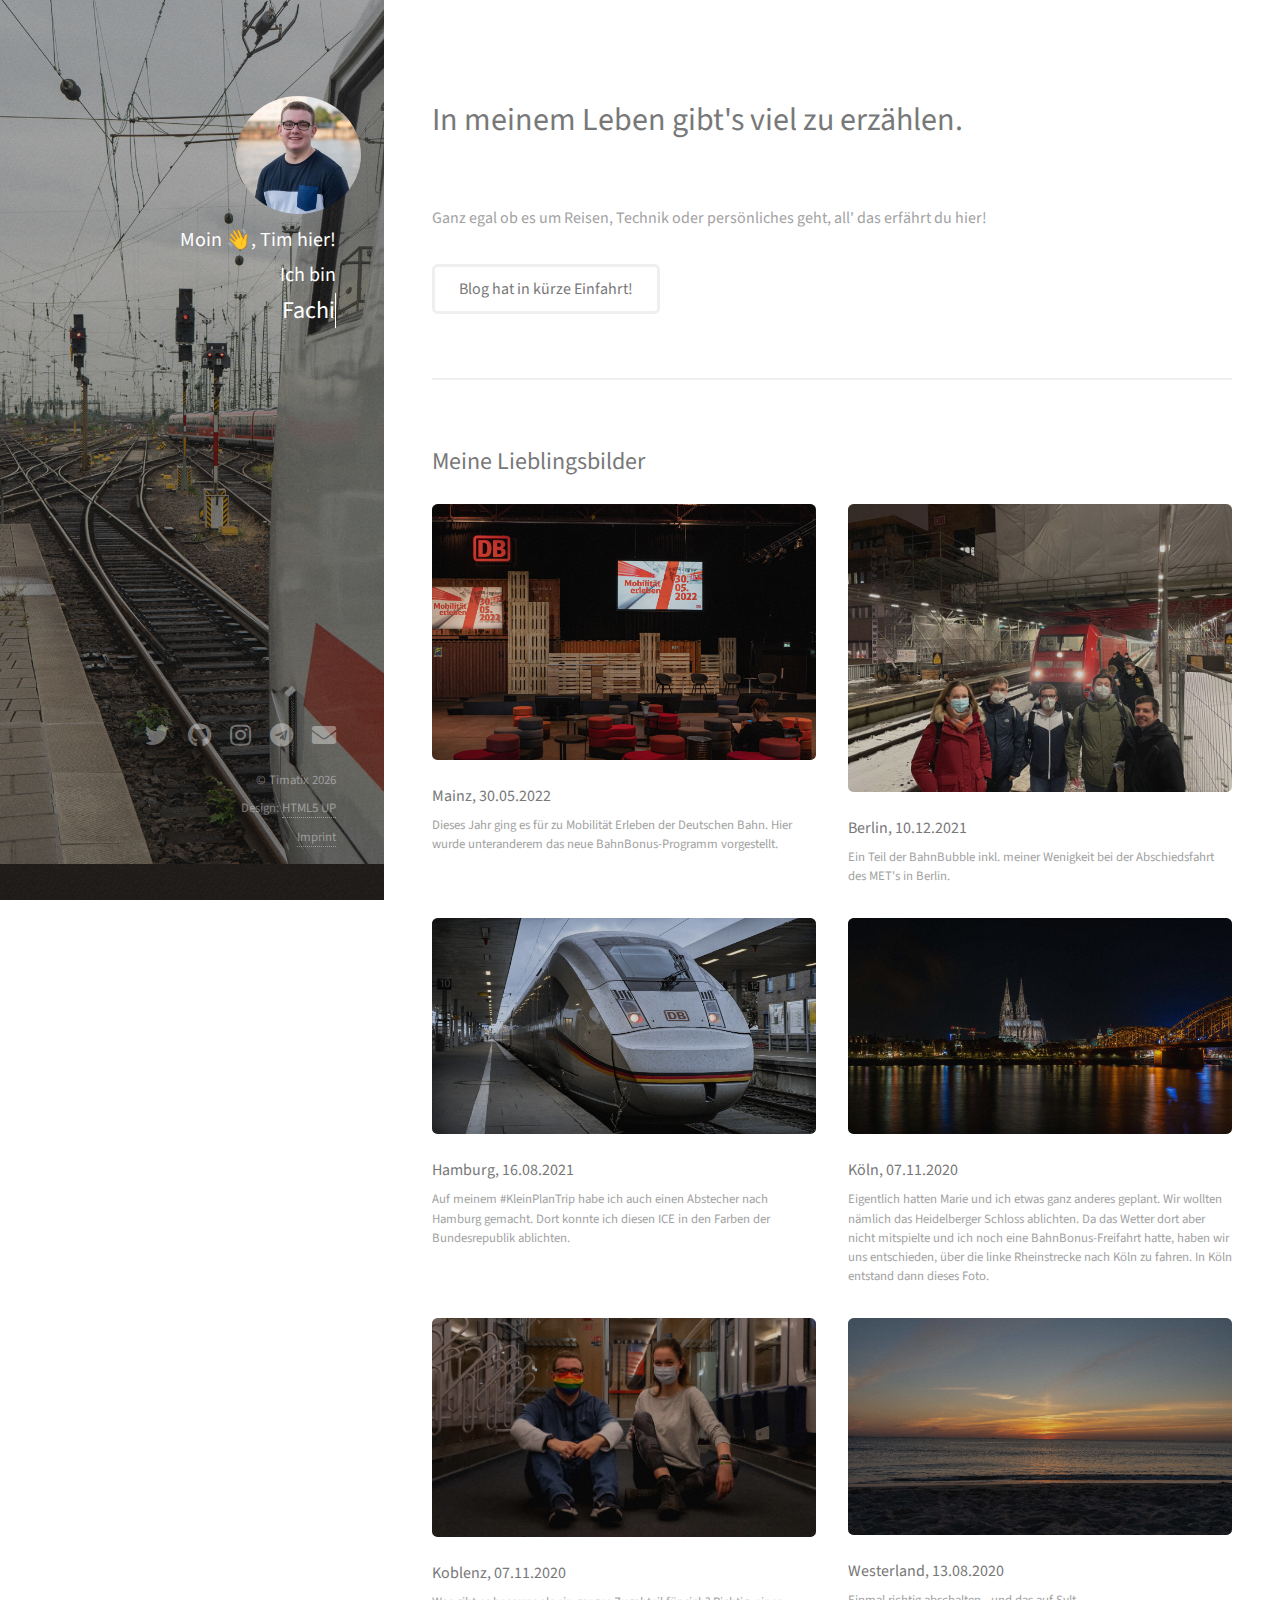
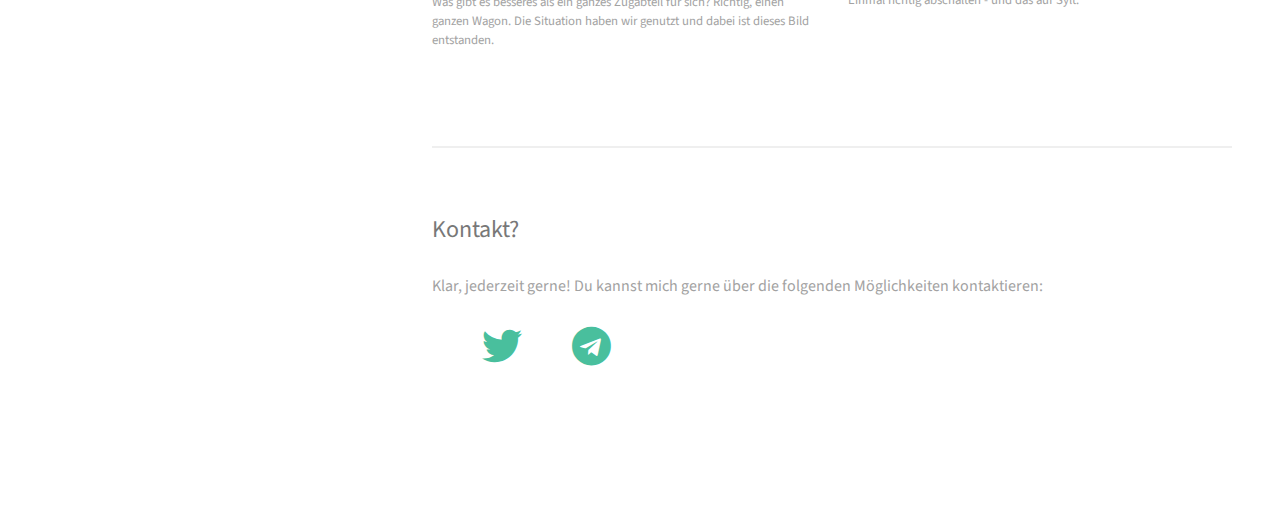
==== commit c6a51a50: "added new images" ====
--- a/index.html
+++ b/index.html
@@ -69,6 +69,16 @@
 						<h2>Meine Lieblingsbilder</h2>
 						<div class="row">
 							<article class="col-6 col-12-xsmall work-item">
+								<a href="images/fulls/dbme-mainz.jpg" class="image fit thumb"><img src="images/thumbs/dbme-mainz.jpg" alt="" /></a>
+								<h3>Mainz, 30.05.2022</h3>
+								<p>Dieses Jahr ging es für zu Mobilität Erleben der Deutschen Bahn. Hier wurde unteranderem das neue BahnBonus-Programm vorgestellt.</p>
+							</article>
+							<article class="col-6 col-12-xsmall work-item">
+								<a href="images/fulls/met-berlin.jpeg" class="image fit thumb"><img src="images/thumbs/met-berlin.jpeg" alt="" /></a>
+								<h3>Berlin, 10.12.2021</h3>
+								<p>Ein Teil der BahnBubble inkl. meiner Wenigkeit bei der Abschiedsfahrt des MET's in Berlin.</p>
+							</article>
+							<article class="col-6 col-12-xsmall work-item">
 								<a href="images/fulls/hamburg-ice.jpg" class="image fit thumb"><img src="images/thumbs/hamburg-ice.jpg" alt="" /></a>
 								<h3>Hamburg, 16.08.2021</h3>
 								<p>Auf meinem #KleinPlanTrip habe ich auch einen Abstecher nach Hamburg gemacht. Dort konnte ich diesen ICE in den Farben der Bundesrepublik ablichten.</p>
@@ -88,35 +98,9 @@
 								<h3>Westerland, 13.08.2020</h3>
 								<p>Einmal richtig abschalten - und das auf Sylt.</p>
 							</article>
-							<!--
-
-							<article class="col-6 col-12-xsmall work-item">
-								<a href="images/fulls/03.jpg" class="image fit thumb"><img src="images/thumbs/03.jpg" alt="" /></a>
-								<h3>Tortor metus commodo</h3>
-								<p>Lorem ipsum dolor sit amet nisl sed nullam feugiat.</p>
-							</article>
-							<article class="col-6 col-12-xsmall work-item">
-								<a href="images/fulls/04.jpg" class="image fit thumb"><img src="images/thumbs/04.jpg" alt="" /></a>
-								<h3>Quam neque phasellus</h3>
-								<p>Lorem ipsum dolor sit amet nisl sed nullam feugiat.</p>
-							</article>
-							<article class="col-6 col-12-xsmall work-item">
-								<a href="images/fulls/05.jpg" class="image fit thumb"><img src="images/thumbs/05.jpg" alt="" /></a>
-								<h3>Nunc enim commodo aliquet</h3>
-								<p>Lorem ipsum dolor sit amet nisl sed nullam feugiat.</p>
-							</article>
-							<article class="col-6 col-12-xsmall work-item">
-								<a href="images/fulls/06.jpg" class="image fit thumb"><img src="images/thumbs/06.jpg" alt="" /></a>
-								<h3>Risus ornare lacinia</h3>
-								<p>Lorem ipsum dolor sit amet nisl sed nullam feugiat.</p>
-							</article>
-							-->
+
 						</div>
-						<!--
-						<ul class="actions">
-							<li><a href="#" class="button">Full Portfolio</a></li>
-						</ul>
-						-->
+
 					</section>
 
 				<!-- Three -->
@@ -136,334 +120,15 @@
 						</div>
 					</section>
 
-				<!-- Four -->
-				<!--
-					<section id="four">
-						<h2>Elements</h2>
-
-						<section>
-							<h4>Text</h4>
-							<p>This is <b>bold</b> and this is <strong>strong</strong>. This is <i>italic</i> and this is <em>emphasized</em>.
-							This is <sup>superscript</sup> text and this is <sub>subscript</sub> text.
-							This is <u>underlined</u> and this is code: <code>for (;;) { ... }</code>. Finally, <a href="#">this is a link</a>.</p>
-							<hr />
-							<header>
-								<h4>Heading with a Subtitle</h4>
-								<p>Lorem ipsum dolor sit amet nullam id egestas urna aliquam</p>
-							</header>
-							<p>Nunc lacinia ante nunc ac lobortis. Interdum adipiscing gravida odio porttitor sem non mi integer non faucibus ornare mi ut ante amet placerat aliquet. Volutpat eu sed ante lacinia sapien lorem accumsan varius montes viverra nibh in adipiscing blandit tempus accumsan.</p>
-							<header>
-								<h5>Heading with a Subtitle</h5>
-								<p>Lorem ipsum dolor sit amet nullam id egestas urna aliquam</p>
-							</header>
-							<p>Nunc lacinia ante nunc ac lobortis. Interdum adipiscing gravida odio porttitor sem non mi integer non faucibus ornare mi ut ante amet placerat aliquet. Volutpat eu sed ante lacinia sapien lorem accumsan varius montes viverra nibh in adipiscing blandit tempus accumsan.</p>
-							<hr />
-							<h2>Heading Level 2</h2>
-							<h3>Heading Level 3</h3>
-							<h4>Heading Level 4</h4>
-							<h5>Heading Level 5</h5>
-							<h6>Heading Level 6</h6>
-							<hr />
-							<h5>Blockquote</h5>
-							<blockquote>Fringilla nisl. Donec accumsan interdum nisi, quis tincidunt felis sagittis eget tempus euismod. Vestibulum ante ipsum primis in faucibus vestibulum. Blandit adipiscing eu felis iaculis volutpat ac adipiscing accumsan faucibus. Vestibulum ante ipsum primis in faucibus lorem ipsum dolor sit amet nullam adipiscing eu felis.</blockquote>
-							<h5>Preformatted</h5>
-							<pre><code>i = 0;
-
-while (!deck.isInOrder()) {
-print 'Iteration ' + i;
-deck.shuffle();
-i++;
-}
-
-print 'It took ' + i + ' iterations to sort the deck.';</code></pre>
-						</section>
-
-						<section>
-							<h4>Lists</h4>
-							<div class="row">
-								<div class="col-6 col-12-xsmall">
-									<h5>Unordered</h5>
-									<ul>
-										<li>Dolor pulvinar etiam magna etiam.</li>
-										<li>Sagittis adipiscing lorem eleifend.</li>
-										<li>Felis enim feugiat dolore viverra.</li>
-									</ul>
-									<h5>Alternate</h5>
-									<ul class="alt">
-										<li>Dolor pulvinar etiam magna etiam.</li>
-										<li>Sagittis adipiscing lorem eleifend.</li>
-										<li>Felis enim feugiat dolore viverra.</li>
-									</ul>
-								</div>
-								<div class="col-6 col-12-xsmall">
-									<h5>Ordered</h5>
-									<ol>
-										<li>Dolor pulvinar etiam magna etiam.</li>
-										<li>Etiam vel felis at lorem sed viverra.</li>
-										<li>Felis enim feugiat dolore viverra.</li>
-										<li>Dolor pulvinar etiam magna etiam.</li>
-										<li>Etiam vel felis at lorem sed viverra.</li>
-										<li>Felis enim feugiat dolore viverra.</li>
-									</ol>
-									<h5>Icons</h5>
-									<ul class="icons">
-										<li><a href="#" class="icon brands fa-twitter"><span class="label">Twitter</span></a></li>
-										<li><a href="#" class="icon brands fa-facebook-f"><span class="label">Facebook</span></a></li>
-										<li><a href="#" class="icon brands fa-instagram"><span class="label">Instagram</span></a></li>
-										<li><a href="#" class="icon brands fa-github"><span class="label">Github</span></a></li>
-										<li><a href="#" class="icon brands fa-dribbble"><span class="label">Dribbble</span></a></li>
-										<li><a href="#" class="icon brands fa-tumblr"><span class="label">Tumblr</span></a></li>
-									</ul>
-								</div>
-							</div>
-							<h5>Actions</h5>
-							<ul class="actions">
-								<li><a href="#" class="button primary">Default</a></li>
-								<li><a href="#" class="button">Default</a></li>
-							</ul>
-							<ul class="actions small">
-								<li><a href="#" class="button primary small">Small</a></li>
-								<li><a href="#" class="button small">Small</a></li>
-							</ul>
-							<div class="row">
-								<div class="col-6 col-12-small">
-									<ul class="actions stacked">
-										<li><a href="#" class="button primary">Default</a></li>
-										<li><a href="#" class="button">Default</a></li>
-									</ul>
-								</div>
-								<div class="col-6 col-12-small">
-									<ul class="actions stacked">
-										<li><a href="#" class="button primary small">Small</a></li>
-										<li><a href="#" class="button small">Small</a></li>
-									</ul>
-								</div>
-								<div class="col-6 col-12-small">
-									<ul class="actions stacked">
-										<li><a href="#" class="button primary fit">Default</a></li>
-										<li><a href="#" class="button fit">Default</a></li>
-									</ul>
-								</div>
-								<div class="col-6 col-12-small">
-									<ul class="actions stacked">
-										<li><a href="#" class="button primary small fit">Small</a></li>
-										<li><a href="#" class="button small fit">Small</a></li>
-									</ul>
-								</div>
-							</div>
-						</section>
-
-						<section>
-							<h4>Table</h4>
-							<h5>Default</h5>
-							<div class="table-wrapper">
-								<table>
-									<thead>
-										<tr>
-											<th>Name</th>
-											<th>Description</th>
-											<th>Price</th>
-										</tr>
-									</thead>
-									<tbody>
-										<tr>
-											<td>Item One</td>
-											<td>Ante turpis integer aliquet porttitor.</td>
-											<td>29.99</td>
-										</tr>
-										<tr>
-											<td>Item Two</td>
-											<td>Vis ac commodo adipiscing arcu aliquet.</td>
-											<td>19.99</td>
-										</tr>
-										<tr>
-											<td>Item Three</td>
-											<td> Morbi faucibus arcu accumsan lorem.</td>
-											<td>29.99</td>
-										</tr>
-										<tr>
-											<td>Item Four</td>
-											<td>Vitae integer tempus condimentum.</td>
-											<td>19.99</td>
-										</tr>
-										<tr>
-											<td>Item Five</td>
-											<td>Ante turpis integer aliquet porttitor.</td>
-											<td>29.99</td>
-										</tr>
-									</tbody>
-									<tfoot>
-										<tr>
-											<td colspan="2"></td>
-											<td>100.00</td>
-										</tr>
-									</tfoot>
-								</table>
-							</div>
-
-							<h5>Alternate</h5>
-							<div class="table-wrapper">
-								<table class="alt">
-									<thead>
-										<tr>
-											<th>Name</th>
-											<th>Description</th>
-											<th>Price</th>
-										</tr>
-									</thead>
-									<tbody>
-										<tr>
-											<td>Item One</td>
-											<td>Ante turpis integer aliquet porttitor.</td>
-											<td>29.99</td>
-										</tr>
-										<tr>
-											<td>Item Two</td>
-											<td>Vis ac commodo adipiscing arcu aliquet.</td>
-											<td>19.99</td>
-										</tr>
-										<tr>
-											<td>Item Three</td>
-											<td> Morbi faucibus arcu accumsan lorem.</td>
-											<td>29.99</td>
-										</tr>
-										<tr>
-											<td>Item Four</td>
-											<td>Vitae integer tempus condimentum.</td>
-											<td>19.99</td>
-										</tr>
-										<tr>
-											<td>Item Five</td>
-											<td>Ante turpis integer aliquet porttitor.</td>
-											<td>29.99</td>
-										</tr>
-									</tbody>
-									<tfoot>
-										<tr>
-											<td colspan="2"></td>
-											<td>100.00</td>
-										</tr>
-									</tfoot>
-								</table>
-							</div>
-						</section>
-
-						<section>
-							<h4>Buttons</h4>
-							<ul class="actions">
-								<li><a href="#" class="button primary">Primary</a></li>
-								<li><a href="#" class="button">Default</a></li>
-							</ul>
-							<ul class="actions">
-								<li><a href="#" class="button large">Large</a></li>
-								<li><a href="#" class="button">Default</a></li>
-								<li><a href="#" class="button small">Small</a></li>
-							</ul>
-							<ul class="actions fit">
-								<li><a href="#" class="button primary fit">Fit</a></li>
-								<li><a href="#" class="button fit">Fit</a></li>
-							</ul>
-							<ul class="actions fit small">
-								<li><a href="#" class="button primary fit small">Fit + Small</a></li>
-								<li><a href="#" class="button fit small">Fit + Small</a></li>
-							</ul>
-							<ul class="actions">
-								<li><a href="#" class="button primary icon solid fa-download">Icon</a></li>
-								<li><a href="#" class="button icon solid fa-download">Icon</a></li>
-							</ul>
-							<ul class="actions">
-								<li><span class="button primary disabled">Primary</span></li>
-								<li><span class="button disabled">Default</span></li>
-							</ul>
-						</section>
-
-						<section>
-							<h4>Form</h4>
-							<form method="post" action="#">
-								<div class="row gtr-uniform gtr-50">
-									<div class="col-6 col-12-xsmall">
-										<input type="text" name="demo-name" id="demo-name" value="" placeholder="Name" />
-									</div>
-									<div class="col-6 col-12-xsmall">
-										<input type="email" name="demo-email" id="demo-email" value="" placeholder="Email" />
-									</div>
-									<div class="col-12">
-										<select name="demo-category" id="demo-category">
-											<option value="">- Category -</option>
-											<option value="1">Manufacturing</option>
-											<option value="1">Shipping</option>
-											<option value="1">Administration</option>
-											<option value="1">Human Resources</option>
-										</select>
-									</div>
-									<div class="col-4 col-12-small">
-										<input type="radio" id="demo-priority-low" name="demo-priority" checked>
-										<label for="demo-priority-low">Low Priority</label>
-									</div>
-									<div class="col-4 col-12-small">
-										<input type="radio" id="demo-priority-normal" name="demo-priority">
-										<label for="demo-priority-normal">Normal Priority</label>
-									</div>
-									<div class="col-4 col-12-small">
-										<input type="radio" id="demo-priority-high" name="demo-priority">
-										<label for="demo-priority-high">High Priority</label>
-									</div>
-									<div class="col-6 col-12-small">
-										<input type="checkbox" id="demo-copy" name="demo-copy">
-										<label for="demo-copy">Email me a copy of this message</label>
-									</div>
-									<div class="col-6 col-12-small">
-										<input type="checkbox" id="demo-human" name="demo-human" checked>
-										<label for="demo-human">I am a human and not a robot</label>
-									</div>
-									<div class="col-12">
-										<textarea name="demo-message" id="demo-message" placeholder="Enter your message" rows="6"></textarea>
-									</div>
-									<div class="col-12">
-										<ul class="actions">
-											<li><input type="submit" value="Send Message" class="primary" /></li>
-											<li><input type="reset" value="Reset" /></li>
-										</ul>
-									</div>
-								</div>
-							</form>
-						</section>
-
-						<section>
-							<h4>Image</h4>
-							<h5>Fit</h5>
-							<div class="box alt">
-								<div class="row gtr-50 gtr-uniform">
-									<div class="col-12"><span class="image fit"><img src="images/fulls/05.jpg" alt="" /></span></div>
-									<div class="col-4"><span class="image fit"><img src="images/thumbs/01.jpg" alt="" /></span></div>
-									<div class="col-4"><span class="image fit"><img src="images/thumbs/02.jpg" alt="" /></span></div>
-									<div class="col-4"><span class="image fit"><img src="images/thumbs/03.jpg" alt="" /></span></div>
-									<div class="col-4"><span class="image fit"><img src="images/thumbs/04.jpg" alt="" /></span></div>
-									<div class="col-4"><span class="image fit"><img src="images/thumbs/05.jpg" alt="" /></span></div>
-									<div class="col-4"><span class="image fit"><img src="images/thumbs/06.jpg" alt="" /></span></div>
-									<div class="col-4"><span class="image fit"><img src="images/thumbs/03.jpg" alt="" /></span></div>
-									<div class="col-4"><span class="image fit"><img src="images/thumbs/02.jpg" alt="" /></span></div>
-									<div class="col-4"><span class="image fit"><img src="images/thumbs/01.jpg" alt="" /></span></div>
-								</div>
-							</div>
-							<h5>Left &amp; Right</h5>
-							<p><span class="image left"><img src="images/avatar.jpg" alt="" /></span>Fringilla nisl. Donec accumsan interdum nisi, quis tincidunt felis sagittis eget. tempus euismod. Vestibulum ante ipsum primis in faucibus vestibulum. Blandit adipiscing eu felis iaculis volutpat ac adipiscing accumsan eu faucibus. Integer ac pellentesque praesent tincidunt felis sagittis eget. tempus euismod. Vestibulum ante ipsum primis in faucibus vestibulum. Blandit adipiscing eu felis iaculis volutpat ac adipiscing accumsan eu faucibus. Integer ac pellentesque praesent. Donec accumsan interdum nisi, quis tincidunt felis sagittis eget. tempus euismod. Vestibulum ante ipsum primis in faucibus vestibulum. Blandit adipiscing eu felis iaculis volutpat ac adipiscing accumsan eu faucibus. Integer ac pellentesque praesent tincidunt felis sagittis eget. tempus euismod. Vestibulum ante ipsum primis in faucibus vestibulum. Blandit adipiscing eu felis iaculis volutpat ac adipiscing accumsan eu faucibus. Integer ac pellentesque praesent.</p>
-							<p><span class="image right"><img src="images/avatar.jpg" alt="" /></span>Fringilla nisl. Donec accumsan interdum nisi, quis tincidunt felis sagittis eget. tempus euismod. Vestibulum ante ipsum primis in faucibus vestibulum. Blandit adipiscing eu felis iaculis volutpat ac adipiscing accumsan eu faucibus. Integer ac pellentesque praesent tincidunt felis sagittis eget. tempus euismod. Vestibulum ante ipsum primis in faucibus vestibulum. Blandit adipiscing eu felis iaculis volutpat ac adipiscing accumsan eu faucibus. Integer ac pellentesque praesent. Donec accumsan interdum nisi, quis tincidunt felis sagittis eget. tempus euismod. Vestibulum ante ipsum primis in faucibus vestibulum. Blandit adipiscing eu felis iaculis volutpat ac adipiscing accumsan eu faucibus. Integer ac pellentesque praesent tincidunt felis sagittis eget. tempus euismod. Vestibulum ante ipsum primis in faucibus vestibulum. Blandit adipiscing eu felis iaculis volutpat ac adipiscing accumsan eu faucibus. Integer ac pellentesque praesent.</p>
-						</section>
-
-					</section>
-				-->
-
-			</div>
 
 		<!-- Footer -->
 			<footer id="footer">
 				<div class="inner">
 					<ul class="icons">
-						<li><a href="https://twitter.com/T1matix_" class="icon brands fa-twitter"><span class="label">Twitter</span></a></li>
+						<li><a href="https://twitter.com/TimatixEU" class="icon brands fa-twitter"><span class="label">Twitter</span></a></li>
 						<li><a href="https://github.com/Timatix" class="icon brands fa-github"><span class="label">Github</span></a></li>
-						<li><a href="https://instagram.com/timatix_" class="icon brands fa-instagram"><span class="label">Instagram</span></a></li>
-						<li><a href="https://t.me/timatixde" class="icon brands fa-telegram"><span class="label">Telegram</span></a></li>
+						<li><a href="https://instagram.com/TimatixEU" class="icon brands fa-instagram"><span class="label">Instagram</span></a></li>
+						<li><a href="https://t.me/TimatixEU" class="icon brands fa-telegram"><span class="label">Telegram</span></a></li>
 						<li><a href="mailto:hi@timatix.eu" class="icon solid fa-envelope"><span class="label">Mail</span></a></li>
 					</ul>
 					<ul class="copyright">
@@ -540,6 +205,6 @@
 				document.body.appendChild(css);
 			};
 		</script>
-
+			</div>
 	</body>
 </html>